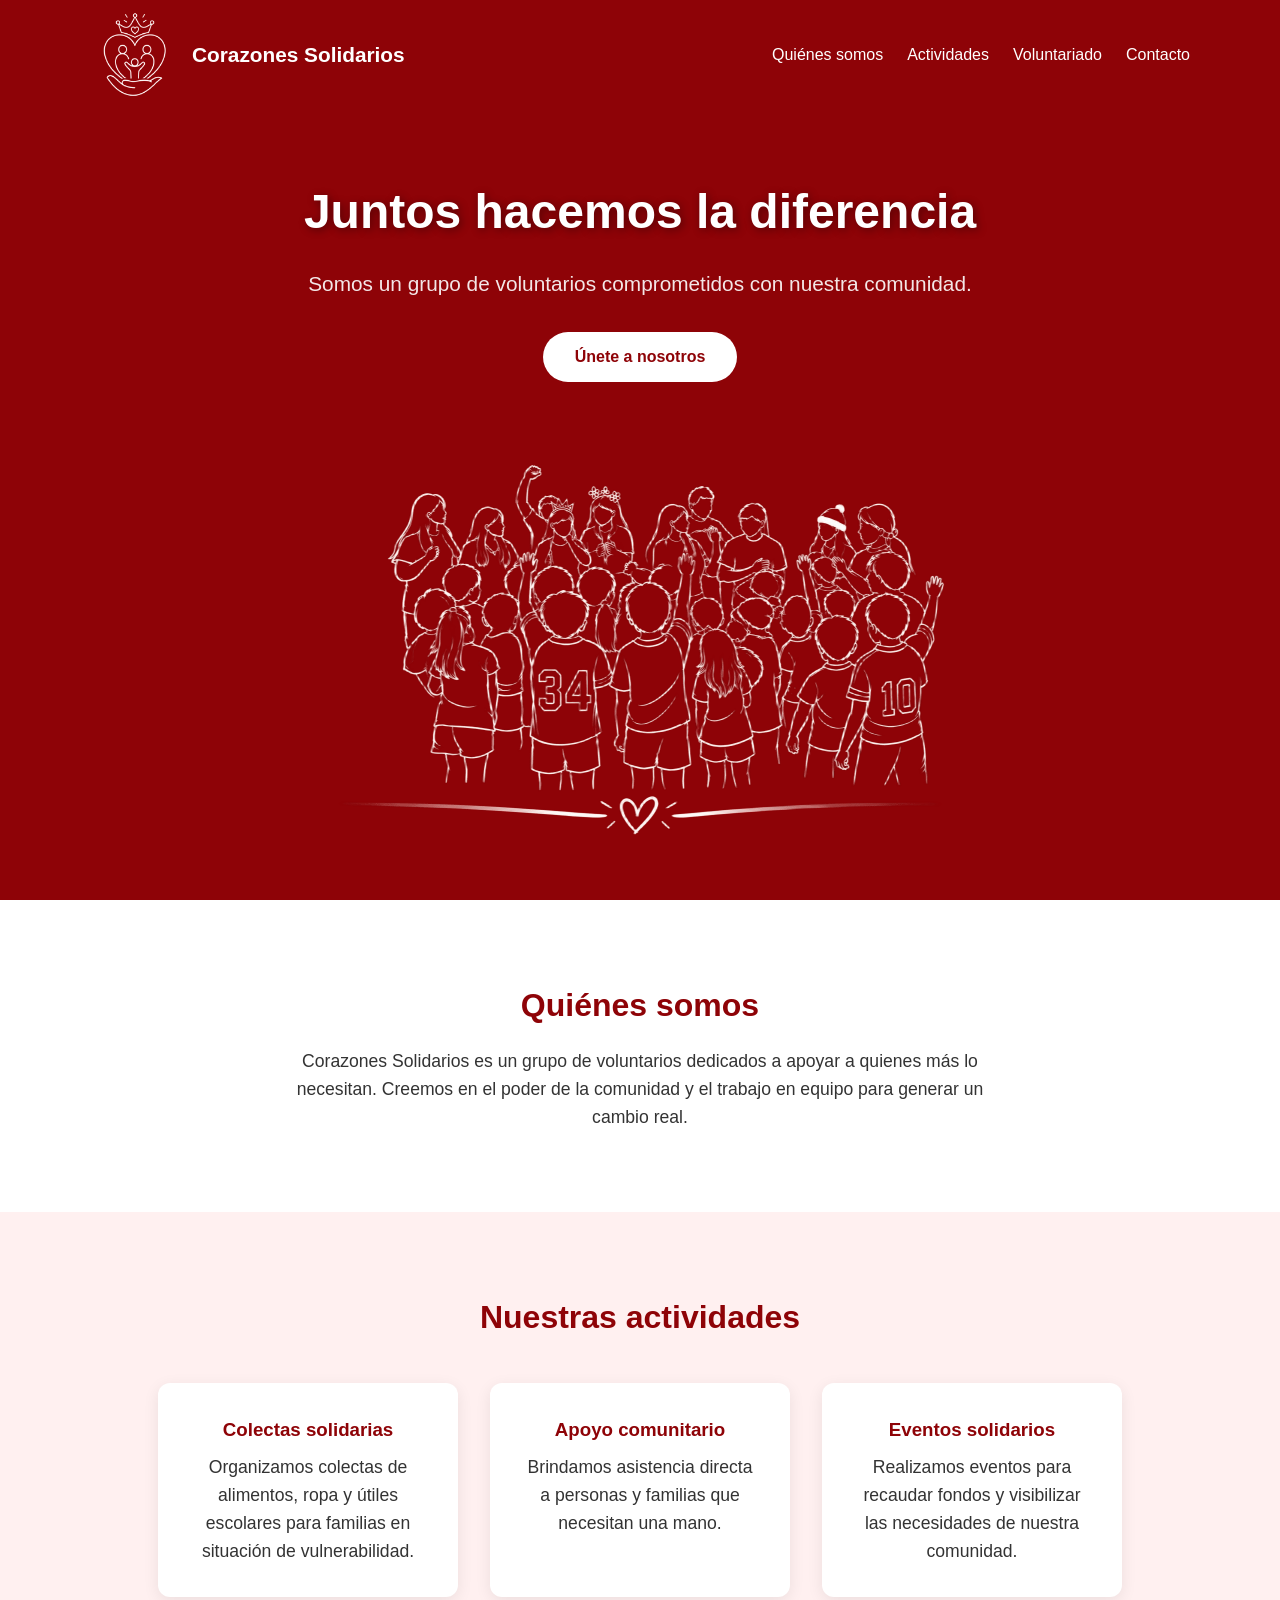
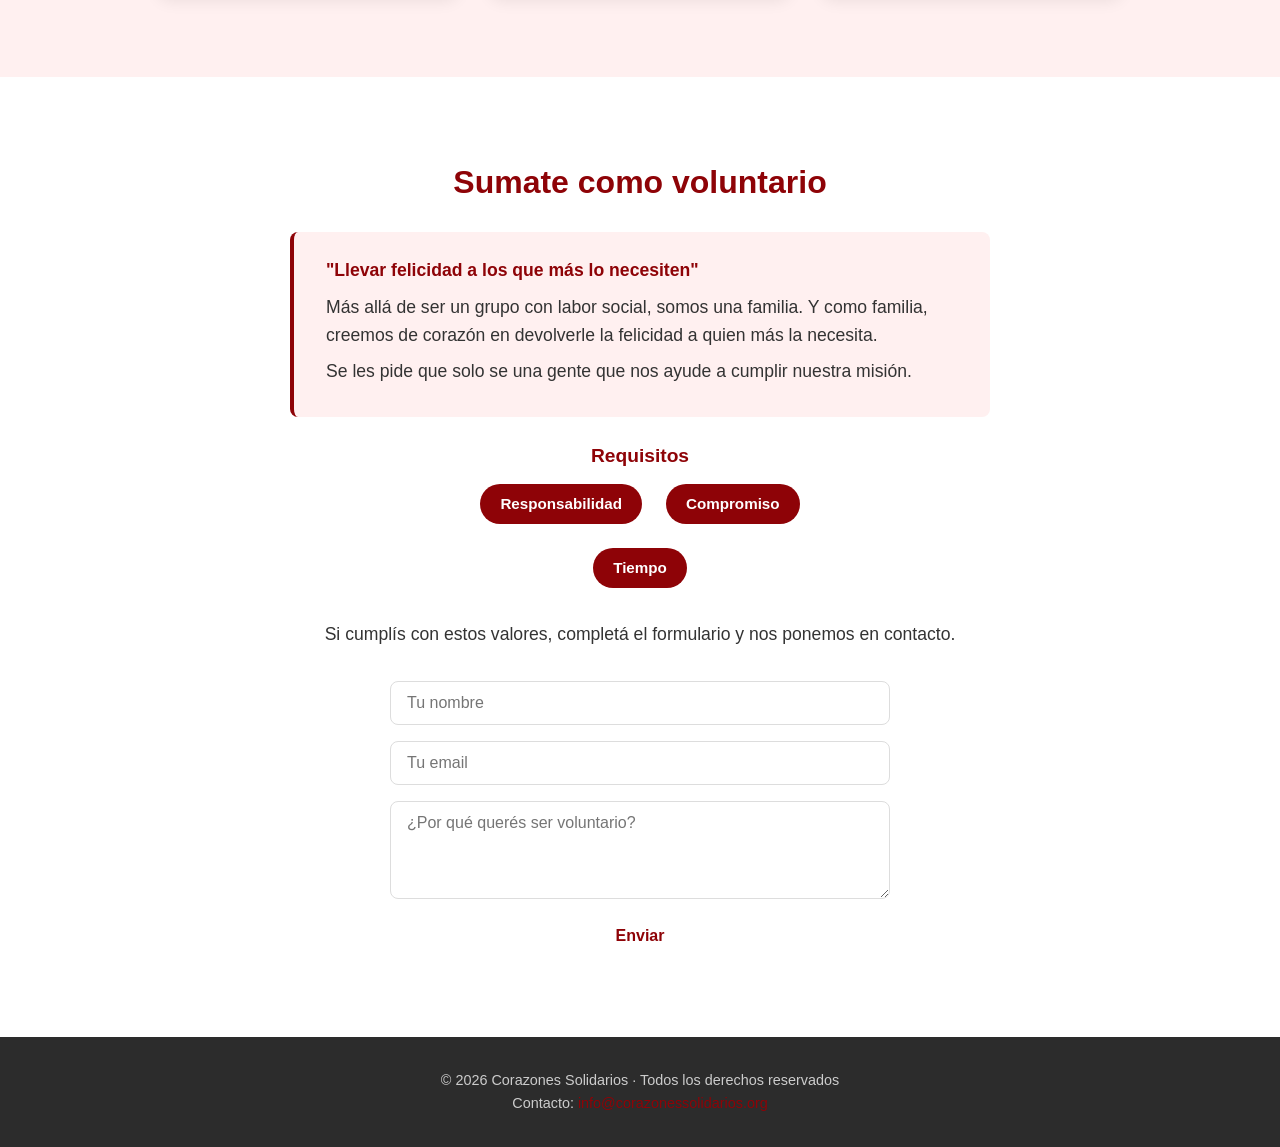
==== index.html @ 2c8a5eb6 "add: Landing Page Inicio" ====
<!DOCTYPE html>
<html lang="es">
<head>
  <meta charset="UTF-8" />
  <meta name="viewport" content="width=device-width, initial-scale=1.0" />
  <title>Corazones Solidarios</title>
  <link rel="stylesheet" href="css/styles.css" />
</head>
<body>

  <!-- HERO + HEADER fusionados -->
  <section class="hero">

    <header>
      <div class="nav-container">
        <div class="logo">
          <img src="images/logo.png" alt="Corazones Solidarios" onerror="this.style.display='none'" />
          <span>Corazones Solidarios</span>
        </div>
        <nav>
          <ul>
            <li><a href="#quienes-somos">Quiénes somos</a></li>
            <li><a href="#actividades">Actividades</a></li>
            <li><a href="#voluntariado">Voluntariado</a></li>
            <li><a href="#contacto">Contacto</a></li>
          </ul>
        </nav>
      </div>
    </header>

    <div class="hero-content">
      <h1>Juntos hacemos la diferencia</h1>
      <p>Somos un grupo de voluntarios comprometidos con nuestra comunidad.</p>
      <a href="#voluntariado" class="btn">Únete a nosotros</a>
    </div>

  </section>

  <!-- QUIÉNES SOMOS -->
  <section id="quienes-somos" class="section">
    <h2>Quiénes somos</h2>
    <p>Corazones Solidarios es un grupo de voluntarios dedicados a apoyar a quienes más lo necesitan. Creemos en el poder de la comunidad y el trabajo en equipo para generar un cambio real.</p>
  </section>

  <!-- ACTIVIDADES -->
  <section id="actividades" class="section section-alt">
    <h2>Nuestras actividades</h2>
    <div class="cards">
      <div class="card">
        <img src="images/actividad1.jpg" alt="Actividad 1" onerror="this.style.display='none'" />
        <h3>Colectas solidarias</h3>
        <p>Organizamos colectas de alimentos, ropa y útiles escolares para familias en situación de vulnerabilidad.</p>
      </div>
      <div class="card">
        <img src="images/actividad2.jpg" alt="Actividad 2" onerror="this.style.display='none'" />
        <h3>Apoyo comunitario</h3>
        <p>Brindamos asistencia directa a personas y familias que necesitan una mano.</p>
      </div>
      <div class="card">
        <img src="images/actividad3.jpg" alt="Actividad 3" onerror="this.style.display='none'" />
        <h3>Eventos solidarios</h3>
        <p>Realizamos eventos para recaudar fondos y visibilizar las necesidades de nuestra comunidad.</p>
      </div>
    </div>
  </section>

  <!-- VOLUNTARIADO -->
  <section id="voluntariado" class="section">
    <h2>Sumate como voluntario</h2>

    <div class="mision">
      <p class="mision-frase">"Llevar felicidad a los que más lo necesiten"</p>
      <p>Más allá de ser un grupo con labor social, somos una familia. Y como familia, creemos de corazón en devolverle la felicidad a quien más la necesita.</p>
      <p>Se les pide que solo se una gente que nos ayude a cumplir nuestra misión.</p>
    </div>

    <div class="requisitos">
      <h3>Requisitos</h3>
      <ul>
        <li>Responsabilidad</li>
        <li>Compromiso</li>
        <li>Tiempo</li>
      </ul>
    </div>

    <p style="margin-top: 2rem;">Si cumplís con estos valores, completá el formulario y nos ponemos en contacto.</p>
    <form id="form-voluntario">
      <input type="text" placeholder="Tu nombre" required />
      <input type="email" placeholder="Tu email" required />
      <textarea placeholder="¿Por qué querés ser voluntario?" rows="4"></textarea>
      <button type="submit" class="btn">Enviar</button>
    </form>
  </section>

  <!-- FOOTER -->
  <footer id="contacto">
    <p>© 2026 Corazones Solidarios · Todos los derechos reservados</p>
    <p>Contacto: <a href="mailto:info@corazonessolidarios.org">info@corazonessolidarios.org</a></p>
  </footer>

  <script src="js/main.js"></script>
</body>
</html>
---- css/styles.css ----
* {
  margin: 0;
  padding: 0;
  box-sizing: border-box;
  scrollbar-width: none; /* Firefox */
}

*::-webkit-scrollbar {
  display: none; /* Chrome, Safari */
}

body {
  font-family: 'Segoe UI', sans-serif;
  color: #333;
  line-height: 1.6;
}

/* HEADER + HERO fusionados */
.hero {
  background-color: #8e0307;
  background-image: url('../images/portadaSinFondo.png');
  background-size: 60%;
  background-position: center bottom;
  background-repeat: no-repeat;
  color: white;
  min-height: 100vh;
  display: flex;
  flex-direction: column;
}

header {
  background: transparent;
  color: white;
  padding: 1.25rem 2rem;
}

.nav-container {
  max-width: 1100px;
  margin: 0 auto;
  display: flex;
  justify-content: space-between;
  align-items: center;
}

.logo {
  display: flex;
  align-items: center;
  gap: 0.75rem;
  font-size: 1.3rem;
  font-weight: bold;
}

.logo img {
  height: 120px;
  width: 120px;
  object-fit: cover;
  object-position: center;
  margin: -25px -15px;
}

nav ul {
  list-style: none;
  display: flex;
  gap: 1.5rem;
}

nav a {
  color: white;
  text-decoration: none;
  font-weight: 500;
  transition: opacity 0.2s;
}

nav a:hover {
  opacity: 0.8;
}

.hero-content {
  flex: 1;
  display: flex;
  flex-direction: column;
  align-items: center;
  justify-content: flex-start;
  text-align: center;
  padding: 2rem 2rem 0;
  margin-top: 2rem;
}

.hero-content h1 {
  font-size: 3rem;
  margin-bottom: 1rem;
  text-shadow: 2px 2px 8px rgba(0,0,0,0.4);
}

.hero-content p {
  font-size: 1.3rem;
  margin-bottom: 2rem;
  opacity: 0.9;
}

/* BOTÓN */
.btn {
  background: white;
  color: #8e0307;
  padding: 0.75rem 2rem;
  border-radius: 30px;
  text-decoration: none;
  font-weight: bold;
  border: none;
  cursor: pointer;
  font-size: 1rem;
  transition: transform 0.2s, box-shadow 0.2s;
  display: inline-block;
}

.btn:hover {
  transform: translateY(-2px);
  box-shadow: 0 6px 16px rgba(0,0,0,0.2);
}

/* SECCIONES */
.section {
  padding: 5rem 2rem;
  max-width: 1100px;
  margin: 0 auto;
  text-align: center;
}

.section-alt {
  background: #fff0f0;
  max-width: 100%;
  padding: 5rem 2rem;
}

.section-alt > * {
  max-width: 1100px;
  margin-left: auto;
  margin-right: auto;
}

.section h2, .section-alt h2 {
  font-size: 2rem;
  color: #8e0307;
  margin-bottom: 1rem;
}

.section p {
  font-size: 1.1rem;
  max-width: 700px;
  margin: 0 auto;
}

/* CARDS */
.cards {
  display: flex;
  gap: 2rem;
  justify-content: center;
  flex-wrap: wrap;
  margin-top: 2.5rem;
}

.card {
  background: white;
  border-radius: 12px;
  padding: 2rem;
  width: 300px;
  box-shadow: 0 4px 16px rgba(0,0,0,0.08);
  text-align: center;
}

.card img {
  width: 100%;
  height: 180px;
  object-fit: cover;
  border-radius: 8px;
  margin-bottom: 1rem;
}

.card h3 {
  color: #8e0307;
  margin-bottom: 0.5rem;
}

/* MISIÓN Y REQUISITOS */
.mision {
  background: #fff0f0;
  border-left: 4px solid #8e0307;
  border-radius: 8px;
  padding: 1.5rem 2rem;
  margin: 1.5rem auto;
  max-width: 700px;
  text-align: left;
}

.mision-frase {
  font-size: 1.4rem;
  font-weight: bold;
  color: #8e0307;
  margin-bottom: 0.75rem;
}

.mision p {
  margin-bottom: 0.5rem;
  max-width: 100%;
}

.requisitos {
  margin: 1.5rem auto;
  max-width: 400px;
}

.requisitos h3 {
  color: #8e0307;
  margin-bottom: 0.75rem;
  font-size: 1.2rem;
}

.requisitos ul {
  list-style: none;
  display: flex;
  justify-content: center;
  gap: 1.5rem;
  flex-wrap: wrap;
}

.requisitos li {
  background: #8e0307;
  color: white;
  padding: 0.5rem 1.25rem;
  border-radius: 20px;
  font-weight: 600;
  font-size: 0.95rem;
}

/* FORMULARIO */
#form-voluntario {
  display: flex;
  flex-direction: column;
  gap: 1rem;
  max-width: 500px;
  margin: 2rem auto 0;
}

#form-voluntario input,
#form-voluntario textarea {
  padding: 0.75rem 1rem;
  border: 1px solid #ddd;
  border-radius: 8px;
  font-size: 1rem;
  font-family: inherit;
}

#form-voluntario input:focus,
#form-voluntario textarea:focus {
  outline: none;
  border-color: #8e0307;
}

/* FOOTER */
footer {
  background: #2c2c2c;
  color: #ccc;
  text-align: center;
  padding: 2rem;
  font-size: 0.9rem;
}

footer a {
  color: #8e0307;
  text-decoration: none;
}
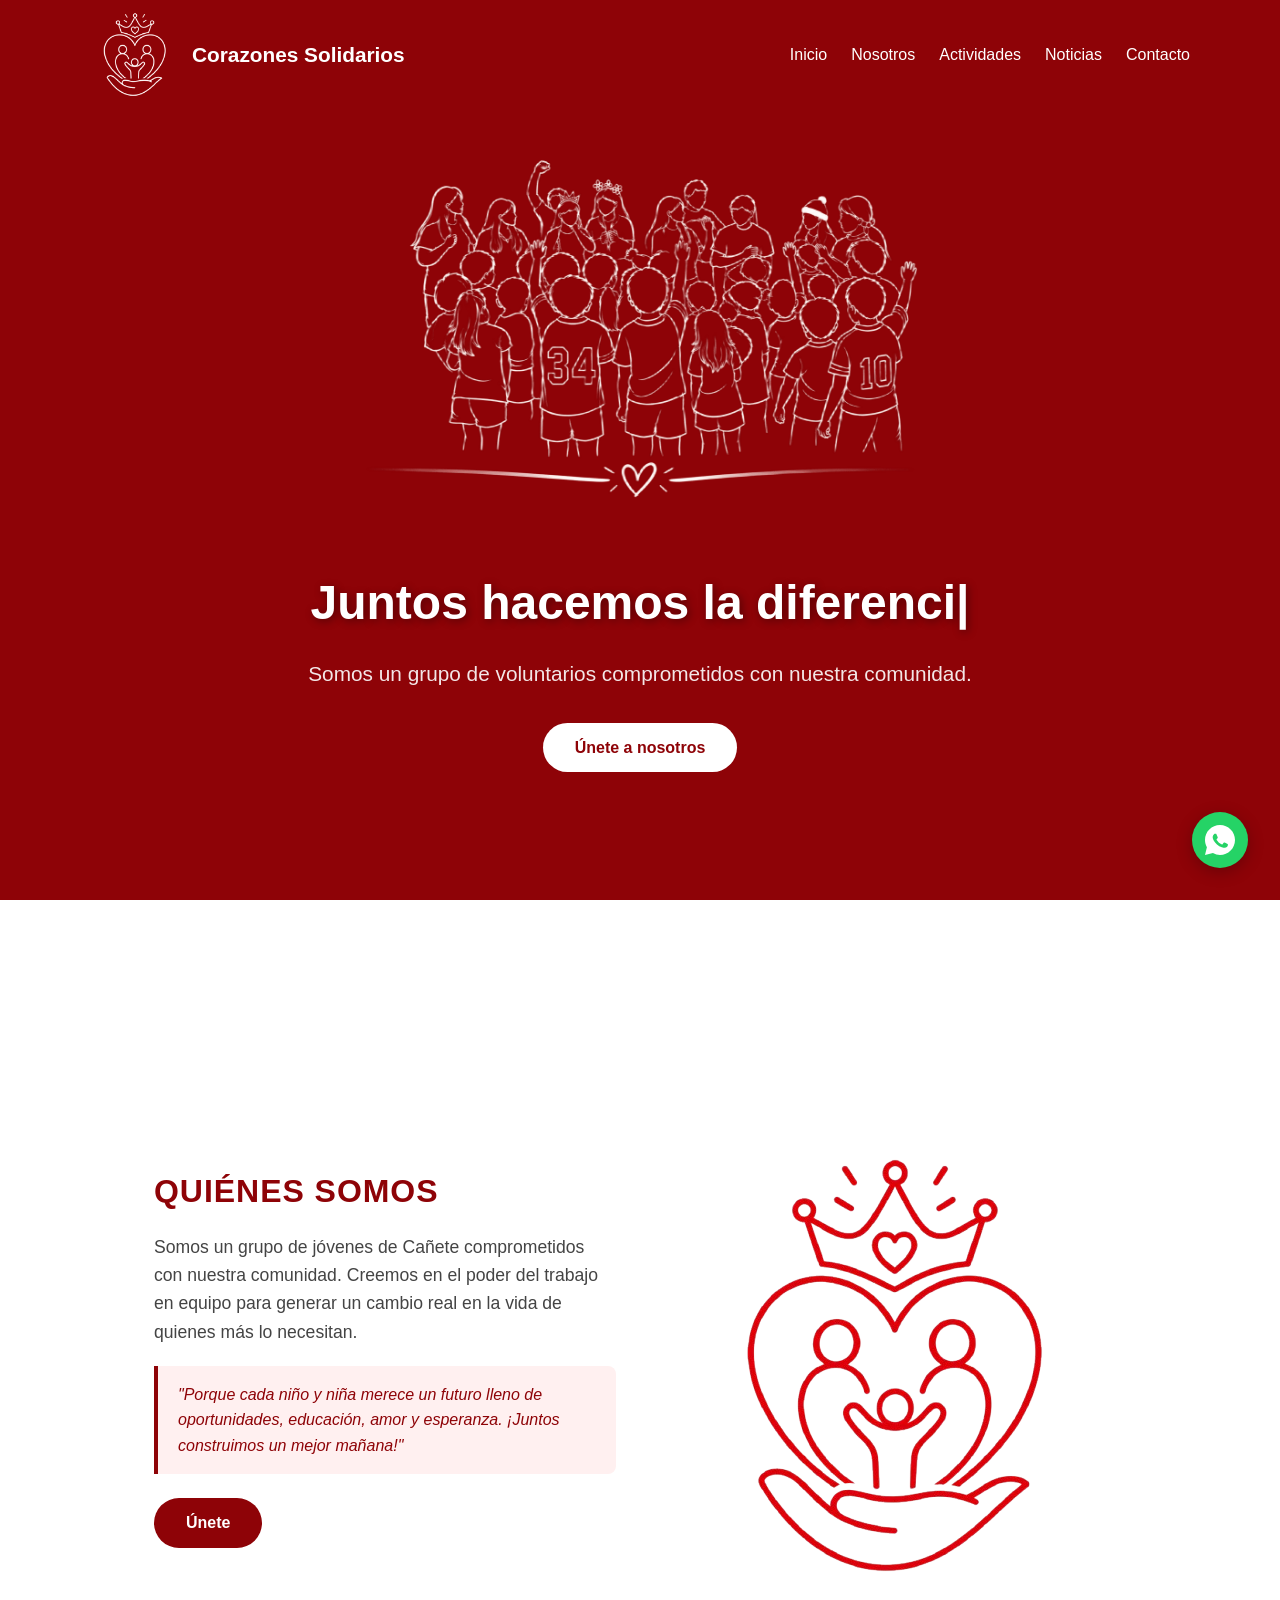
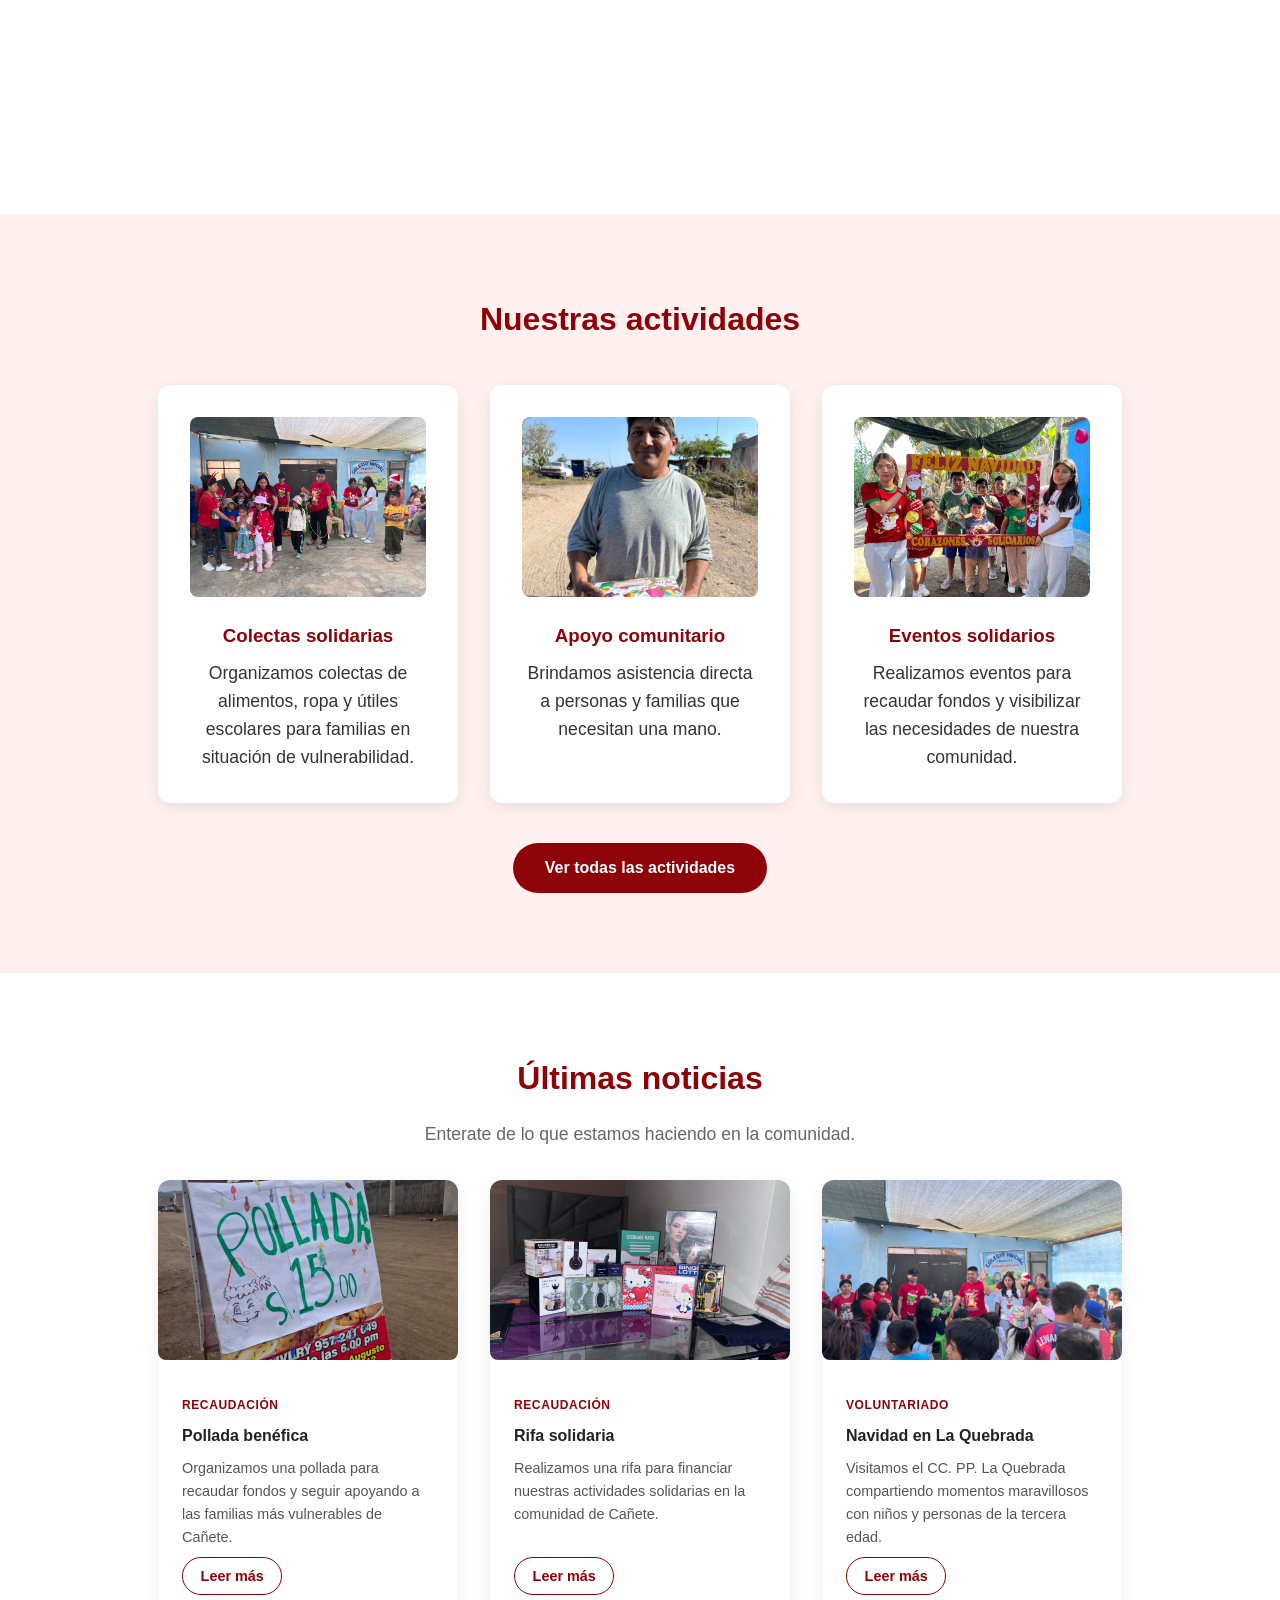
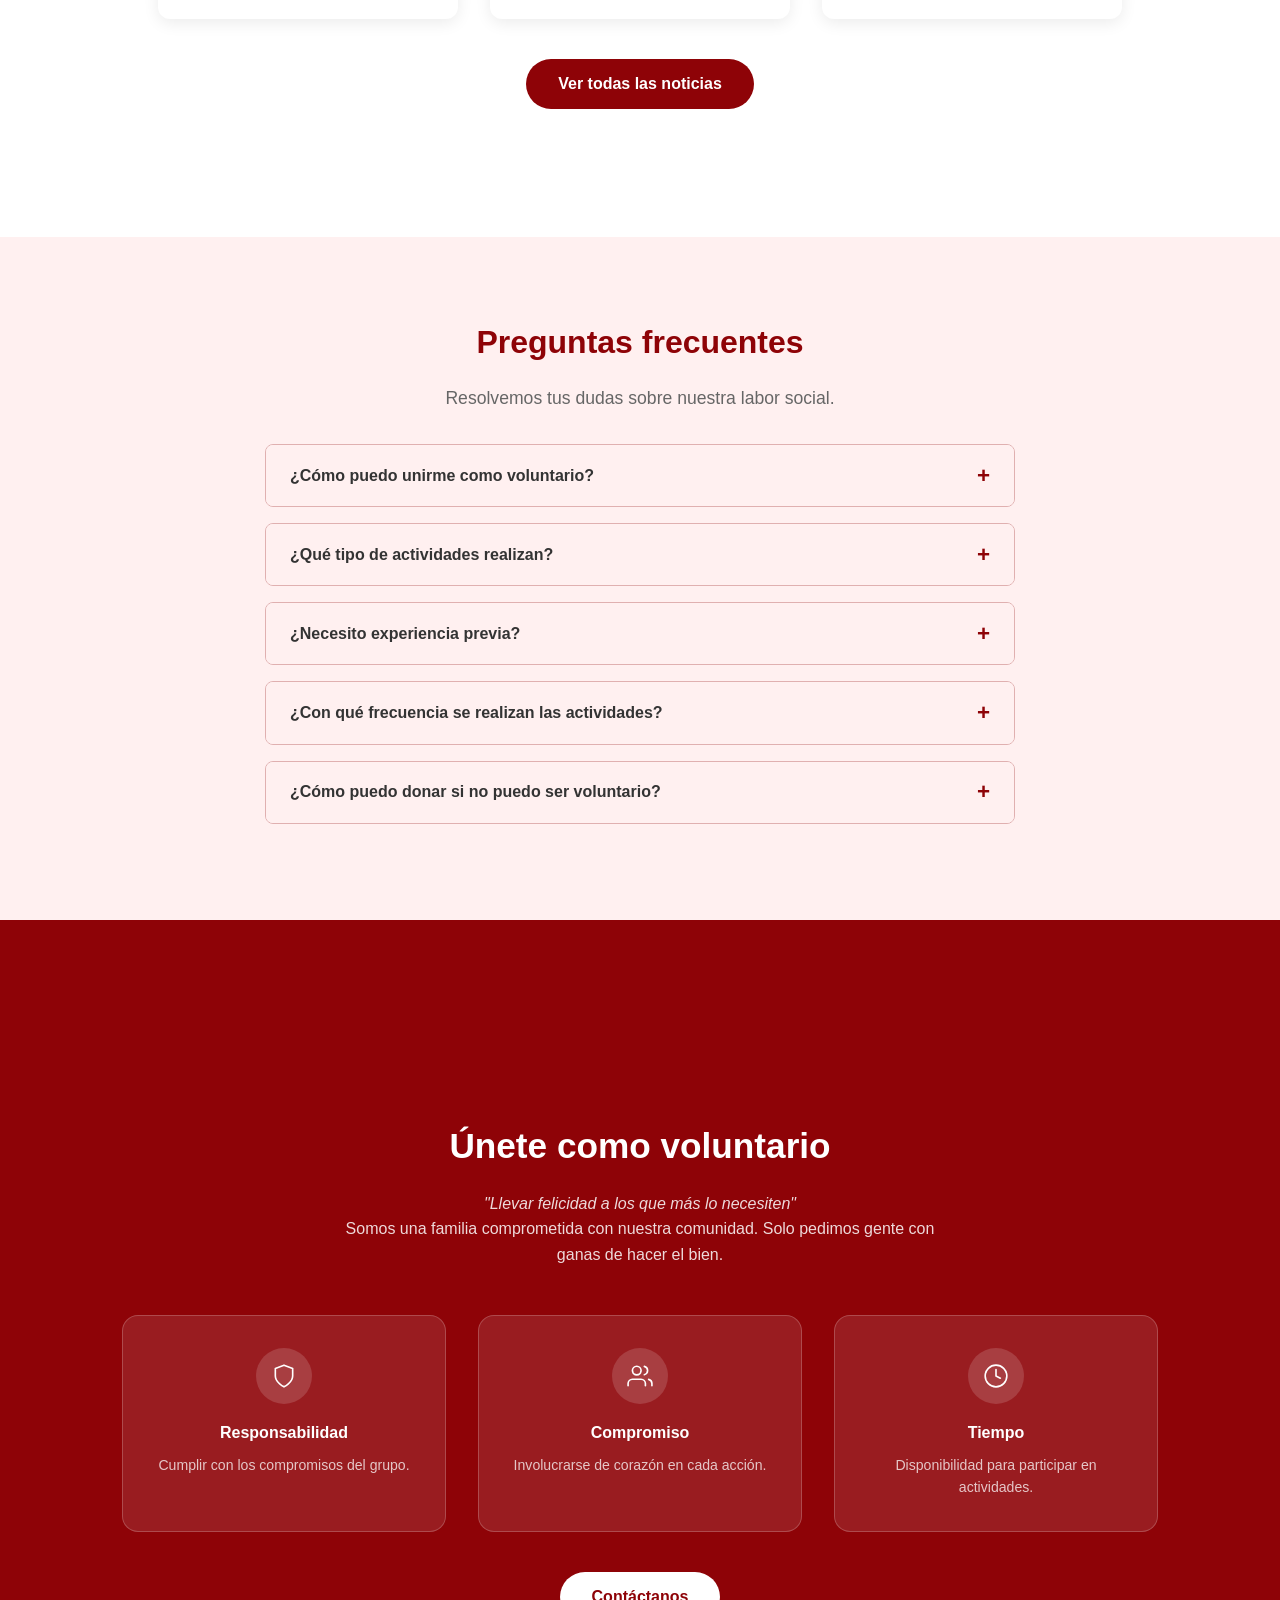
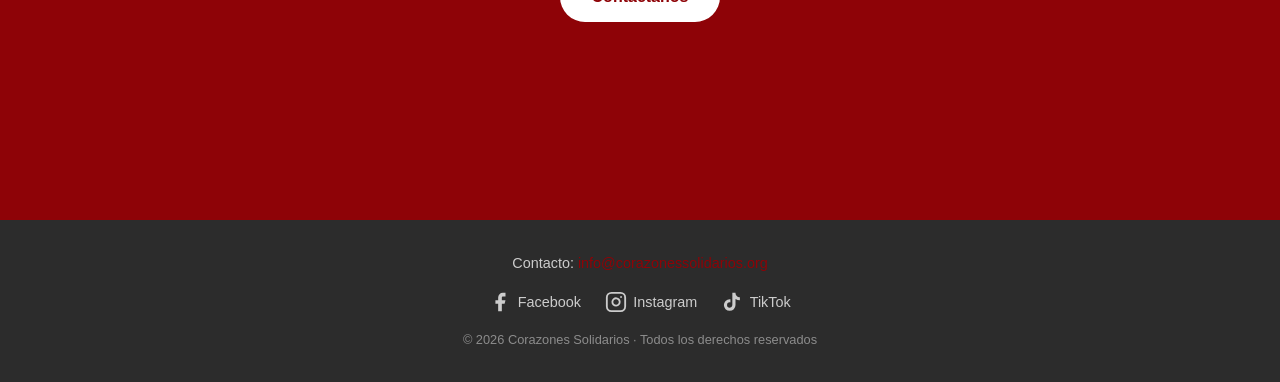
==== commit 2aa55beb: "add: implementation landingPage" ====
--- a/index.html
+++ b/index.html
@@ -19,17 +19,19 @@
         </div>
         <nav>
           <ul>
-            <li><a href="#quienes-somos">Quiénes somos</a></li>
-            <li><a href="#actividades">Actividades</a></li>
-            <li><a href="#voluntariado">Voluntariado</a></li>
-            <li><a href="#contacto">Contacto</a></li>
+            <li><a href="index.html">Inicio</a></li>
+            <li><a href="quienes-somos.html">Nosotros</a></li>
+            <li><a href="actividades.html">Actividades</a></li>
+            <li><a href="noticias.html">Noticias</a></li>
+            <li><a href="contacto.html">Contacto</a></li>
           </ul>
         </nav>
       </div>
     </header>
 
     <div class="hero-content">
-      <h1>Juntos hacemos la diferencia</h1>
+      <img src="images/portadaSinFondo.png" alt="Voluntarios" class="hero-img" />
+      <h1 id="typewriter"></h1>
       <p>Somos un grupo de voluntarios comprometidos con nuestra comunidad.</p>
       <a href="#voluntariado" class="btn">Únete a nosotros</a>
     </div>
@@ -37,9 +39,18 @@
   </section>
 
   <!-- QUIÉNES SOMOS -->
-  <section id="quienes-somos" class="section">
-    <h2>Quiénes somos</h2>
-    <p>Corazones Solidarios es un grupo de voluntarios dedicados a apoyar a quienes más lo necesitan. Creemos en el poder de la comunidad y el trabajo en equipo para generar un cambio real.</p>
+  <section id="quienes-somos" class="section quienes-somos-full">
+    <div class="quienes-grid">
+      <div class="quienes-texto">
+        <h2>Quiénes somos</h2>
+        <p>Somos un grupo de jóvenes de Cañete comprometidos con nuestra comunidad. Creemos en el poder del trabajo en equipo para generar un cambio real en la vida de quienes más lo necesitan.</p>
+        <blockquote class="quienes-frase">"Porque cada niño y niña merece un futuro lleno de oportunidades, educación, amor y esperanza. ¡Juntos construimos un mejor mañana!"</blockquote>
+        <a href="quienes-somos.html" class="btn btn-rojo" style="margin-top:1.5rem;">Únete</a>
+      </div>
+      <div class="quienes-logo">
+        <img src="images/logoLR.png" alt="Corazones Solidarios" />
+      </div>
+    </div>
   </section>
 
   <!-- ACTIVIDADES -->
@@ -47,56 +58,159 @@
     <h2>Nuestras actividades</h2>
     <div class="cards">
       <div class="card">
-        <img src="images/actividad1.jpg" alt="Actividad 1" onerror="this.style.display='none'" />
+        <img src="images/foto1.jpeg" alt="Colectas solidarias" />
         <h3>Colectas solidarias</h3>
         <p>Organizamos colectas de alimentos, ropa y útiles escolares para familias en situación de vulnerabilidad.</p>
       </div>
       <div class="card">
-        <img src="images/actividad2.jpg" alt="Actividad 2" onerror="this.style.display='none'" />
+        <img src="images/foto3.jpeg" alt="Apoyo comunitario" />
         <h3>Apoyo comunitario</h3>
         <p>Brindamos asistencia directa a personas y familias que necesitan una mano.</p>
       </div>
       <div class="card">
-        <img src="images/actividad3.jpg" alt="Actividad 3" onerror="this.style.display='none'" />
+        <img src="images/foto5.jpeg" alt="Eventos solidarios" />
         <h3>Eventos solidarios</h3>
         <p>Realizamos eventos para recaudar fondos y visibilizar las necesidades de nuestra comunidad.</p>
       </div>
     </div>
+    <a href="actividades.html" class="btn btn-rojo" style="margin-top:2.5rem;display:inline-block;">Ver todas las actividades</a>
+  </section>
+
+  <!-- NOTICIAS -->
+  <section id="noticias" class="section">
+    <h2>Últimas noticias</h2>
+    <p class="faq-subtitulo">Enterate de lo que estamos haciendo en la comunidad.</p>
+    <div class="cards noticias-grid">
+
+      <div class="card noticia-card">
+        <img src="images/pollada.jpeg" alt="Pollada benéfica" />
+        <div class="noticia-body">
+          <span class="noticia-tag">Recaudación</span>
+          <h3>Pollada benéfica</h3>
+          <p>Organizamos una pollada para recaudar fondos y seguir apoyando a las familias más vulnerables de Cañete.</p>
+          <a href="noticias.html" class="btn-leer">Leer más</a>
+        </div>
+      </div>
+
+      <div class="card noticia-card">
+        <img src="images/rifa.jpeg" alt="Rifa solidaria" />
+        <div class="noticia-body">
+          <span class="noticia-tag">Recaudación</span>
+          <h3>Rifa solidaria</h3>
+          <p>Realizamos una rifa para financiar nuestras actividades solidarias en la comunidad de Cañete.</p>
+          <a href="noticias.html" class="btn-leer">Leer más</a>
+        </div>
+      </div>
+
+      <div class="card noticia-card">
+        <img src="images/foto6.jpeg" alt="Navidad La Quebrada" />
+        <div class="noticia-body">
+          <span class="noticia-tag">Voluntariado</span>
+          <h3>Navidad en La Quebrada</h3>
+          <p>Visitamos el CC. PP. La Quebrada compartiendo momentos maravillosos con niños y personas de la tercera edad.</p>
+          <a href="noticias.html" class="btn-leer">Leer más</a>
+        </div>
+      </div>
+
+    </div>
+    <a href="noticias.html" class="btn btn-rojo" style="margin-top:2.5rem;display:inline-block;">Ver todas las noticias</a>
+  </section>
+
+  <!-- FAQ -->
+  <section id="faq" class="section section-alt" style="margin-top: 3rem;">
+    <h2>Preguntas frecuentes</h2>
+    <p class="faq-subtitulo">Resolvemos tus dudas sobre nuestra labor social.</p>
+    <div class="faq-list">
+
+      <div class="faq-item">
+        <button class="faq-question">¿Cómo puedo unirme como voluntario? <span class="faq-icon">+</span></button>
+        <div class="faq-answer"><p>Completa el formulario en la sección de voluntariado. Nos ponemos en contacto para coordinar una reunión de bienvenida.</p></div>
+      </div>
+
+      <div class="faq-item">
+        <button class="faq-question">¿Qué tipo de actividades realizan? <span class="faq-icon">+</span></button>
+        <div class="faq-answer"><p>Organizamos colectas de alimentos, útiles y ropa, visitas a familias en situación vulnerable, y eventos solidarios para recaudar fondos.</p></div>
+      </div>
+
+      <div class="faq-item">
+        <button class="faq-question">¿Necesito experiencia previa? <span class="faq-icon">+</span></button>
+        <div class="faq-answer"><p>No. Solo necesitás ganas de ayudar, responsabilidad y compromiso. Nosotros te orientamos en todo momento.</p></div>
+      </div>
+
+      <div class="faq-item">
+        <button class="faq-question">¿Con qué frecuencia se realizan las actividades? <span class="faq-icon">+</span></button>
+        <div class="faq-answer"><p>Las actividades varían según el mes. Generalmente hay al menos una acción solidaria por mes, con convocatorias previas por nuestros canales.</p></div>
+      </div>
+
+      <div class="faq-item">
+        <button class="faq-question">¿Cómo puedo donar si no puedo ser voluntario? <span class="faq-icon">+</span></button>
+        <div class="faq-answer"><p>Puedes contactarnos por email y te indicamos cómo hacer llegar tu donación de alimentos, ropa o dinero.</p></div>
+      </div>
+
+    </div>
   </section>
 
   <!-- VOLUNTARIADO -->
-  <section id="voluntariado" class="section">
-    <h2>Sumate como voluntario</h2>
-
-    <div class="mision">
-      <p class="mision-frase">"Llevar felicidad a los que más lo necesiten"</p>
-      <p>Más allá de ser un grupo con labor social, somos una familia. Y como familia, creemos de corazón en devolverle la felicidad a quien más la necesita.</p>
-      <p>Se les pide que solo se una gente que nos ayude a cumplir nuestra misión.</p>
-    </div>
-
-    <div class="requisitos">
-      <h3>Requisitos</h3>
-      <ul>
-        <li>Responsabilidad</li>
-        <li>Compromiso</li>
-        <li>Tiempo</li>
-      </ul>
-    </div>
-
-    <p style="margin-top: 2rem;">Si cumplís con estos valores, completá el formulario y nos ponemos en contacto.</p>
-    <form id="form-voluntario">
-      <input type="text" placeholder="Tu nombre" required />
-      <input type="email" placeholder="Tu email" required />
-      <textarea placeholder="¿Por qué querés ser voluntario?" rows="4"></textarea>
-      <button type="submit" class="btn">Enviar</button>
-    </form>
+  <section id="voluntariado" class="voluntariado-section">
+    <div class="voluntariado-inner">
+      <div class="voluntariado-top">
+        <h2>Únete como voluntario</h2>
+        <p class="vol-frase">"Llevar felicidad a los que más lo necesiten"</p>
+        <p>Somos una familia comprometida con nuestra comunidad. Solo pedimos gente con ganas de hacer el bien.</p>
+      </div>
+      <div class="voluntariado-requisitos">
+        <div class="vol-req">
+          <div class="vol-req-icon">
+            <svg xmlns="http://www.w3.org/2000/svg" viewBox="0 0 24 24" fill="none" stroke="white" stroke-width="1.5" stroke-linecap="round" stroke-linejoin="round"><path d="M12 22s8-4 8-10V5l-8-3-8 3v7c0 6 8 10 8 10z"/></svg>
+          </div>
+          <strong>Responsabilidad</strong>
+          <p>Cumplir con los compromisos del grupo.</p>
+        </div>
+        <div class="vol-req">
+          <div class="vol-req-icon">
+            <svg xmlns="http://www.w3.org/2000/svg" viewBox="0 0 24 24" fill="none" stroke="white" stroke-width="1.5" stroke-linecap="round" stroke-linejoin="round"><path d="M17 21v-2a4 4 0 0 0-4-4H5a4 4 0 0 0-4 4v2"/><circle cx="9" cy="7" r="4"/><path d="M23 21v-2a4 4 0 0 0-3-3.87"/><path d="M16 3.13a4 4 0 0 1 0 7.75"/></svg>
+          </div>
+          <strong>Compromiso</strong>
+          <p>Involucrarse de corazón en cada acción.</p>
+        </div>
+        <div class="vol-req">
+          <div class="vol-req-icon">
+            <svg xmlns="http://www.w3.org/2000/svg" viewBox="0 0 24 24" fill="none" stroke="white" stroke-width="1.5" stroke-linecap="round" stroke-linejoin="round"><circle cx="12" cy="12" r="10"/><polyline points="12 6 12 12 16 14"/></svg>
+          </div>
+          <strong>Tiempo</strong>
+          <p>Disponibilidad para participar en actividades.</p>
+        </div>
+      </div>
+      <a href="contacto.html" class="btn" style="background:white;color:#8e0307;margin-top:2.5rem;">Contáctanos</a>
+    </div>
   </section>
 
   <!-- FOOTER -->
-  <footer id="contacto">
-    <p>© 2026 Corazones Solidarios · Todos los derechos reservados</p>
+  <footer>
     <p>Contacto: <a href="mailto:info@corazonessolidarios.org">info@corazonessolidarios.org</a></p>
+    <div class="footer-social">
+      <a href="https://www.facebook.com/profile.php?id=61580098306683" target="_blank" aria-label="Facebook">
+        <svg xmlns="http://www.w3.org/2000/svg" width="22" height="22" viewBox="0 0 24 24" fill="currentColor"><path d="M18 2h-3a5 5 0 0 0-5 5v3H7v4h3v8h4v-8h3l1-4h-4V7a1 1 0 0 1 1-1h3z"/></svg>
+        Facebook
+      </a>
+      <a href="https://www.instagram.com/corazones_solidarios.pe" target="_blank" aria-label="Instagram">
+        <svg xmlns="http://www.w3.org/2000/svg" width="22" height="22" viewBox="0 0 24 24" fill="none" stroke="currentColor" stroke-width="2" stroke-linecap="round" stroke-linejoin="round"><rect x="2" y="2" width="20" height="20" rx="5" ry="5"/><path d="M16 11.37A4 4 0 1 1 12.63 8 4 4 0 0 1 16 11.37z"/><line x1="17.5" y1="6.5" x2="17.51" y2="6.5"/></svg>
+        Instagram
+      </a>
+      <a href="https://www.tiktok.com/@corazones_solidarios.pe" target="_blank" aria-label="TikTok">
+        <svg xmlns="http://www.w3.org/2000/svg" width="22" height="22" viewBox="0 0 24 24" fill="currentColor"><path d="M19.59 6.69a4.83 4.83 0 0 1-3.77-4.25V2h-3.45v13.67a2.89 2.89 0 0 1-2.88 2.5 2.89 2.89 0 0 1-2.89-2.89 2.89 2.89 0 0 1 2.89-2.89c.28 0 .54.04.79.1V9.01a6.33 6.33 0 0 0-.79-.05 6.34 6.34 0 0 0-6.34 6.34 6.34 6.34 0 0 0 6.34 6.34 6.34 6.34 0 0 0 6.33-6.34V8.69a8.18 8.18 0 0 0 4.78 1.52V6.75a4.85 4.85 0 0 1-1.01-.06z"/></svg>
+        TikTok
+      </a>
+    </div>
+    <p class="footer-copy">© 2026 Corazones Solidarios · Todos los derechos reservados</p>
   </footer>
+
+  <!-- WhatsApp flotante -->
+  <a href="https://wa.me/51944324914" target="_blank" class="whatsapp-float" aria-label="Contactar por WhatsApp">
+    <svg xmlns="http://www.w3.org/2000/svg" viewBox="0 0 32 32" fill="white" width="30" height="30">
+      <path d="M16 0C7.163 0 0 7.163 0 16c0 2.822.736 5.471 2.027 7.773L0 32l8.437-2.01A15.93 15.93 0 0 0 16 32c8.837 0 16-7.163 16-16S24.837 0 16 0zm8.073 22.374c-.334.937-1.956 1.786-2.687 1.898-.687.106-1.552.15-2.504-.158-.578-.185-1.32-.432-2.267-.847-3.988-1.724-6.594-5.74-6.794-6.007-.2-.267-1.628-2.164-1.628-4.128s1.03-2.928 1.395-3.328c.365-.4.797-.5 1.063-.5.266 0 .531.002.764.014.245.012.573-.093.897.684.334.8 1.133 2.764 1.233 2.964.1.2.167.433.033.7-.133.267-.2.433-.4.666-.2.234-.42.522-.6.7-.2.2-.408.416-.175.816.233.4 1.035 1.707 2.22 2.765 1.525 1.358 2.81 1.778 3.21 1.978.4.2.633.167.867-.1.233-.267.998-1.166 1.265-1.566.267-.4.533-.333.9-.2.366.133 2.328 1.098 2.728 1.298.4.2.666.3.766.467.1.166.1.966-.234 1.903z"/>
+    </svg>
+  </a>
 
   <script src="js/main.js"></script>
 </body>
--- a/css/styles.css
+++ b/css/styles.css
@@ -1,3 +1,10 @@
+html, body {
+  margin: 0;
+  padding: 0;
+  width: 100%;
+  overflow-x: hidden;
+}
+
 * {
   margin: 0;
   padding: 0;
@@ -18,10 +25,6 @@
 /* HEADER + HERO fusionados */
 .hero {
   background-color: #8e0307;
-  background-image: url('../images/portadaSinFondo.png');
-  background-size: 60%;
-  background-position: center bottom;
-  background-repeat: no-repeat;
   color: white;
   min-height: 100vh;
   display: flex;
@@ -82,8 +85,15 @@
   align-items: center;
   justify-content: flex-start;
   text-align: center;
-  padding: 2rem 2rem 0;
-  margin-top: 2rem;
+  padding: 0 2rem 0;
+  margin-top: 0;
+}
+
+.hero-img {
+  width: 60%;
+  max-width: 700px;
+  margin: -20px 0 0.5rem;
+  display: block;
 }
 
 .hero-content h1 {
@@ -118,6 +128,558 @@
   box-shadow: 0 6px 16px rgba(0,0,0,0.2);
 }
 
+/* QUIÉNES SOMOS PAGE */
+.qs-hero {
+  background: #8e0307 url('../images/foto2.jpeg') center/cover no-repeat;
+  color: white;
+  min-height: 100vh;
+  display: flex;
+  flex-direction: column;
+  position: relative;
+}
+
+.qs-hero::before {
+  content: '';
+  position: absolute;
+  inset: 0;
+  background: rgba(142, 3, 7, 0.65);
+}
+
+.qs-hero .header-page {
+  background: transparent;
+  position: relative;
+  z-index: 1;
+}
+
+.qs-hero-content {
+  position: relative;
+  z-index: 1;
+  flex: 1;
+  display: flex;
+  flex-direction: column;
+  align-items: center;
+  justify-content: center;
+  text-align: center;
+  padding: 2rem;
+}
+
+.qs-hero-content h1 {
+  font-size: 3rem;
+  margin-bottom: 1rem;
+  min-height: 4rem;
+}
+
+.qs-hero-content h1::after {
+  content: '|';
+  animation: blink 0.7s infinite;
+}
+
+.qs-hero p { font-size: 1.2rem; opacity: 0.9; }
+
+/* HISTORIA FULL WIDTH */
+.qs-seccion-historia {
+  width: 100%;
+  padding: 0;
+  background: white;
+}
+
+.qs-seccion-historia .qs-grid {
+  max-width: 1100px;
+  margin: 0 auto;
+  padding: 4rem 2rem;
+}
+
+
+
+.qs-section-alt {
+  background: #fff0f0;
+  width: 100%;
+  padding: 4rem 0;
+  margin: 0;
+}
+
+.qs-valores-section {
+  background: white;
+  width: 100%;
+  min-height: 100vh;
+  padding: 5rem 2rem;
+  margin: 0;
+  box-sizing: border-box;
+  display: flex;
+  flex-direction: column;
+  justify-content: center;
+  border-top: none;
+}
+
+.qs-title-center {
+  font-size: 1.8rem;
+  color: #8e0307;
+  text-align: center;
+  margin-bottom: 2.5rem;
+}
+
+.qs-valores {
+  display: grid;
+  grid-template-columns: repeat(4, 1fr);
+  gap: 1.5rem;
+  max-width: 1200px;
+  margin: 0 auto;
+}
+
+.qs-grid {
+  display: grid;
+  grid-template-columns: 1fr 1fr;
+  gap: 3rem;
+  align-items: center;
+}
+
+@media (max-width: 700px) {
+  .qs-grid { grid-template-columns: 1fr; text-align: center; }
+}
+
+.qs-texto h2 { font-size: 1.8rem; color: #8e0307; margin-bottom: 1rem; }
+.qs-texto p { color: #444; margin-bottom: 0.75rem; font-size: 1.05rem; }
+
+.qs-title-center {
+  font-size: 1.8rem;
+  color: #8e0307;
+  text-align: center;
+  margin-bottom: 2.5rem;
+}
+
+.qs-valores {
+  display: grid;
+  grid-template-columns: repeat(auto-fit, minmax(220px, 1fr));
+  gap: 2rem;
+  max-width: 1100px;
+  margin: 0 auto;
+  padding: 0 2rem 4rem;
+}
+
+.qs-valor {
+  background: white;
+  border-radius: 16px;
+  padding: 2rem 1.5rem;
+  text-align: center;
+  box-shadow: 0 4px 20px rgba(142,3,7,0.08);
+  border-top: 3px solid #8e0307;
+  transition: transform 0.2s, box-shadow 0.2s;
+}
+
+.qs-valor:hover {
+  transform: translateY(-4px);
+  box-shadow: 0 8px 28px rgba(142,3,7,0.15);
+}
+
+.qs-valor-icon {
+  width: 64px;
+  height: 64px;
+  background: #fff0f0;
+  border-radius: 50%;
+  display: flex;
+  align-items: center;
+  justify-content: center;
+  margin: 0 auto 1rem;
+}
+
+.qs-valor-icon svg {
+  width: 30px;
+  height: 30px;
+}
+
+.qs-valor h3 {
+  color: #8e0307;
+  margin-bottom: 0.5rem;
+  font-size: 1.05rem;
+  letter-spacing: 0.03em;
+}
+
+.qs-valor p {
+  font-size: 0.9rem;
+  color: #666;
+  line-height: 1.6;
+}
+
+.qs-cta {
+  background: #8e0307;
+  color: white;
+  text-align: center;
+  padding: 4rem 2rem;
+}
+
+.qs-cta {
+  background: linear-gradient(135deg, #8e0307 0%, #c0392b 100%);
+  color: white;
+  text-align: center;
+  padding: 6rem 2rem;
+  position: relative;
+  overflow: hidden;
+}
+
+.qs-cta::before {
+  content: '';
+  position: absolute;
+  top: -60px; right: -60px;
+  width: 250px; height: 250px;
+  border-radius: 50%;
+  background: rgba(255,255,255,0.05);
+}
+
+.qs-cta::after {
+  content: '';
+  position: absolute;
+  bottom: -80px; left: -40px;
+  width: 300px; height: 300px;
+  border-radius: 50%;
+  background: rgba(255,255,255,0.04);
+}
+
+.qs-cta-inner {
+  position: relative;
+  z-index: 1;
+  max-width: 600px;
+  margin: 0 auto;
+}
+
+.qs-cta-split {
+  max-width: 1100px;
+  display: grid;
+  grid-template-columns: 1fr 1fr;
+  align-items: center;
+  gap: 4rem;
+  text-align: left;
+}
+
+.qs-cta-texto {
+  display: flex;
+  flex-direction: column;
+  align-items: flex-start;
+}
+
+@media (max-width: 700px) {
+  .qs-cta-split { grid-template-columns: 1fr; text-align: center; }
+  .qs-cta-texto { align-items: center; }
+}
+
+.qs-cta-icon {
+  width: 70px;
+  height: 70px;
+  border: 2px solid rgba(255,255,255,0.4);
+  border-radius: 50%;
+  display: flex;
+  align-items: center;
+  justify-content: center;
+  margin: 0 auto 1.5rem;
+}
+
+.qs-cta-icon svg {
+  width: 32px;
+  height: 32px;
+}
+
+.qs-cta h2 {
+  font-size: 2.2rem;
+  margin-bottom: 1rem;
+}
+
+.qs-cta p {
+  font-size: 1.1rem;
+  opacity: 0.85;
+  margin-bottom: 2.5rem;
+}
+
+.btn-cta-white {
+  background: white;
+  color: #8e0307;
+  padding: 0.85rem 2.5rem;
+  border-radius: 30px;
+  text-decoration: none;
+  font-weight: 700;
+  font-size: 1rem;
+  display: inline-block;
+  transition: transform 0.2s, box-shadow 0.2s;
+  box-shadow: 0 4px 16px rgba(0,0,0,0.2);
+}
+
+.btn-cta-white:hover {
+  transform: translateY(-3px);
+  box-shadow: 0 8px 24px rgba(0,0,0,0.25);
+}
+
+/* MISIÓN Y VISIÓN */
+.qs-mv-grid {
+  display: grid;
+  grid-template-columns: 1fr 1fr;
+  max-width: 900px;
+  margin: 0 auto;
+  padding: 4rem 2rem;
+}
+
+@media (max-width: 700px) {
+  .qs-mv-grid { grid-template-columns: 1fr; }
+}
+
+.qs-mv-item {
+  text-align: center;
+  padding: 2rem 3rem;
+}
+
+.qs-mv-item:first-child {
+  border-right: 1px solid #e0b0b0;
+}
+
+.qs-mv-item svg {
+  width: 52px;
+  height: 52px;
+  margin-bottom: 1.25rem;
+}
+
+.qs-mv-item h3 {
+  color: #8e0307;
+  font-size: 1.2rem;
+  margin-bottom: 1rem;
+  text-transform: uppercase;
+  letter-spacing: 0.1em;
+  font-weight: 700;
+}
+
+.qs-mv-item p {
+  color: #666;
+  font-size: 0.95rem;
+  line-height: 1.8;
+}
+
+/* VALORES */
+.qs-valores {
+  display: grid;
+  grid-template-columns: repeat(auto-fit, minmax(220px, 1fr));
+  gap: 1.5rem;
+  max-width: 1100px;
+  margin: 0 auto;
+  padding: 0 2rem 5rem;
+}
+
+.qs-valor {
+  background: white;
+  border-radius: 16px;
+  padding: 2.5rem 1.5rem;
+  text-align: center;
+  box-shadow: 0 4px 20px rgba(0,0,0,0.06);
+  transition: background 0.25s, transform 0.25s;
+  position: relative;
+  overflow: visible;
+}
+
+.qs-valor::before { display: none; }
+
+.qs-valor:hover {
+  background: #8e0307;
+  transform: translateY(-4px);
+}
+
+.qs-valor:hover .qs-valor-icon {
+  background: rgba(255,255,255,0.15);
+}
+
+.qs-valor:hover svg {
+  stroke: white;
+}
+
+.qs-valor:hover h3,
+.qs-valor:hover p {
+  color: white;
+}
+
+.qs-valor-icon {
+  width: 68px;
+  height: 68px;
+  background: #fff0f0;
+  border-radius: 50%;
+  display: flex;
+  align-items: center;
+  justify-content: center;
+  margin: 0 auto 1.25rem;
+  transition: background 0.25s;
+}
+
+.qs-valor-icon svg {
+  width: 32px;
+  height: 32px;
+  transition: stroke 0.25s;
+}
+
+.qs-valor h3 {
+  color: #8e0307;
+  margin-bottom: 0.5rem;
+  font-size: 1rem;
+  font-weight: 700;
+  text-transform: uppercase;
+  letter-spacing: 0.06em;
+  transition: color 0.25s;
+}
+
+.qs-valor p {
+  font-size: 0.88rem;
+  color: #777;
+  line-height: 1.65;
+  transition: color 0.25s;
+}
+
+@media (max-width: 700px) {
+  .qs-valores { grid-template-columns: 1fr 1fr; }
+}
+
+.quienes-somos-full {
+  max-width: 100%;
+  padding: 0;
+  background: white;
+}
+
+.btn-rojo {
+  background: #8e0307;
+  color: white;
+}
+
+.btn-rojo:hover {
+  background: #6e0205;
+}
+
+
+.quienes-grid {
+  display: grid;
+  grid-template-columns: 1fr 1fr;
+  align-items: center;
+  gap: 3rem;
+  text-align: left;
+  max-width: 1100px;
+  margin: 0 auto;
+  padding: 5rem 2rem;
+}
+
+.quienes-texto h2 {
+  font-size: 2rem;
+  color: #8e0307;
+  margin-bottom: 1rem;
+  text-transform: uppercase;
+  letter-spacing: 0.03em;
+}
+
+.quienes-texto p {
+  font-size: 1.05rem;
+  color: #444;
+  max-width: 100%;
+  margin: 0;
+}
+
+.quienes-frase {
+  margin: 1.25rem 0 0;
+  padding: 1rem 1.25rem;
+  border-left: 4px solid #8e0307;
+  background: #fff0f0;
+  border-radius: 0 8px 8px 0;
+  font-style: italic;
+  color: #8e0307;
+  font-size: 1rem;
+  line-height: 1.6;
+}
+
+.quienes-logo {
+  display: flex;
+  justify-content: center;
+  align-items: center;
+}
+
+.fotos-marco {
+  display: grid;
+  grid-template-columns: repeat(3, 1fr);
+  gap: 1rem;
+  position: relative;
+}
+
+.foto-marco {
+  width: 100%;
+  height: 200px;
+  object-fit: cover;
+  border-radius: 12px;
+  border: 4px solid white;
+  box-shadow: 0 8px 24px rgba(0,0,0,0.25);
+  cursor: pointer;
+  transition: transform 0.2s, box-shadow 0.2s;
+}
+
+.foto-marco:hover {
+  transform: scale(1.04) rotate(0deg) !important;
+  box-shadow: 0 12px 32px rgba(0,0,0,0.35);
+  z-index: 10;
+  position: relative;
+}
+
+/* LIGHTBOX */
+.lightbox {
+  position: fixed;
+  inset: 0;
+  background: rgba(0,0,0,0.92);
+  z-index: 9999;
+  display: flex;
+  align-items: center;
+  justify-content: center;
+  padding: 2rem;
+}
+
+.lightbox img {
+  max-width: 90vw;
+  max-height: 85vh;
+  border-radius: 12px;
+  box-shadow: 0 20px 60px rgba(0,0,0,0.5);
+  animation: zoomIn 0.25s ease;
+}
+
+@keyframes zoomIn {
+  from { transform: scale(0.85); opacity: 0; }
+  to { transform: scale(1); opacity: 1; }
+}
+
+.lightbox-close {
+  position: fixed;
+  top: 1.5rem;
+  right: 1.5rem;
+  background: white;
+  color: #8e0307;
+  border: none;
+  border-radius: 50%;
+  width: 40px;
+  height: 40px;
+  font-size: 1.1rem;
+  cursor: pointer;
+  font-weight: bold;
+  display: flex;
+  align-items: center;
+  justify-content: center;
+  transition: background 0.2s;
+}
+
+.lightbox-close:hover {
+  background: #8e0307;
+  color: white;
+}
+
+.foto-1 { transform: rotate(-3deg); }
+.foto-2 { transform: rotate(1deg) translateY(-8px); }
+.foto-3 { transform: rotate(-2deg); }
+
+@media (max-width: 700px) {
+  .fotos-marco { grid-template-columns: 1fr; }
+  .foto-marco { height: 180px; transform: none; }
+}
+
+@media (max-width: 700px) {
+  .quienes-grid {
+    grid-template-columns: 1fr;
+    text-align: center;
+  }
+  .quienes-logo img { width: 200px; }
+}
+
 /* SECCIONES */
 .section {
   padding: 5rem 2rem;
@@ -269,3 +831,742 @@
   color: #8e0307;
   text-decoration: none;
 }
+
+.footer-social {
+  display: flex;
+  justify-content: center;
+  gap: 1.5rem;
+  margin-top: 1rem;
+}
+
+.footer-social a {
+  display: flex;
+  align-items: center;
+  gap: 0.4rem;
+  color: #ccc;
+  text-decoration: none;
+  font-size: 0.9rem;
+  transition: color 0.2s;
+}
+
+.footer-social a:hover {
+  color: white;
+}
+
+.footer-copy {
+  margin-top: 1rem;
+  font-size: 0.8rem;
+  opacity: 0.6;
+}
+
+/* TOAST NOTIFICACIÓN */
+.toast-exito {
+  position: fixed;
+  top: 1.5rem;
+  right: 1.5rem;
+  background: #fff0f0;
+  border-left: 4px solid #8e0307;
+  border-radius: 12px;
+  padding: 1.25rem 1.5rem;
+  display: flex;
+  align-items: center;
+  gap: 1rem;
+  box-shadow: 0 8px 30px rgba(0,0,0,0.12);
+  z-index: 9998;
+  max-width: 320px;
+  animation: slideIn 0.35s ease;
+}
+
+.toast-exito img {
+  width: 40px;
+  height: 40px;
+  object-fit: contain;
+  flex-shrink: 0;
+}
+
+.toast-exito p {
+  color: #8e0307;
+  font-size: 0.95rem;
+  font-style: italic;
+  font-weight: 500;
+  margin: 0;
+  max-width: 100%;
+}
+
+@keyframes slideIn {
+  from { transform: translateX(120%); opacity: 0; }
+  to { transform: translateX(0); opacity: 1; }
+}
+
+/* MENSAJE ÉXITO FORMULARIO */
+.form-exito {
+  display: flex;
+  flex-direction: column;
+  align-items: center;
+  justify-content: center;
+  gap: 1rem;
+  padding: 2.5rem;
+  background: #8e0307;
+  border-radius: 12px;
+  text-align: center;
+  width: 100%;
+  height: 100%;
+  min-height: 320px;
+  box-sizing: border-box;
+}
+
+.form-exito img {
+  width: 90px;
+}
+
+.form-exito p {
+  color: white;
+  font-size: 1.2rem;
+  font-weight: 600;
+  margin: 0;
+  max-width: 100%;
+}
+
+/* HEADER PÁGINAS INTERNAS */
+.header-page {
+  background: #8e0307;
+  color: white;
+  padding: 1.25rem 2rem;
+}
+
+.header-page .logo {
+  color: white;
+}
+
+.header-page nav a {
+  color: white;
+}
+
+.nav-active {
+  border-bottom: 2px solid white;
+  padding-bottom: 2px;
+}
+
+/* CONTACTO HERO */
+.contacto-hero-full {
+  background: #8e0307 url('../images/foto4.jpeg') center/cover no-repeat;
+  color: white;
+  min-height: 100vh;
+  height: 100vh;
+  display: flex;
+  flex-direction: column;
+  position: relative;
+}
+
+.contacto-hero-full::before {
+  content: '';
+  position: absolute;
+  inset: 0;
+  background: rgba(142, 3, 7, 0.65);
+}
+
+.contacto-hero-full .header-page {
+  background: transparent;
+  position: relative;
+  z-index: 1;
+}
+
+.contacto-hero-content {
+  position: relative;
+  z-index: 1;
+  flex: 1;
+  display: flex;
+  flex-direction: column;
+  align-items: center;
+  justify-content: center;
+  text-align: center;
+  padding: 2rem;
+}
+
+.contacto-hero-content h1 {
+  font-size: 3rem;
+  margin-bottom: 1rem;
+  min-height: 4rem;
+}
+
+.contacto-hero-content h1::after {
+  content: '|';
+  animation: blink 0.7s infinite;
+}
+
+.contacto-hero-content p {
+  font-size: 1.2rem;
+  opacity: 0.9;
+}
+
+/* CONTACTO MAIN */
+.contacto-main {
+  max-width: 1100px;
+  margin: 0 auto;
+  padding: 4rem 2rem 5rem;
+  min-height: 100vh;
+  display: flex;
+  flex-direction: column;
+  justify-content: center;
+}
+
+.contacto-hero {
+  text-align: center;
+  margin-bottom: 3rem;
+}
+
+.contacto-hero h1 {
+  font-size: 2.5rem;
+  color: #8e0307;
+  margin-bottom: 0.5rem;
+}
+
+.contacto-hero p {
+  color: #666;
+  font-size: 1.1rem;
+}
+
+.contacto-grid {
+  display: grid;
+  grid-template-columns: 1fr 1fr;
+  gap: 3rem;
+}
+
+@media (max-width: 700px) {
+  .contacto-grid { grid-template-columns: 1fr; }
+}
+
+.contacto-info h2,
+.contacto-form-wrap h2 {
+  font-size: 1.3rem;
+  color: #8e0307;
+  margin-bottom: 1.5rem;
+}
+
+.contacto-item {
+  display: flex;
+  gap: 1rem;
+  align-items: flex-start;
+  margin-bottom: 1.75rem;
+}
+
+.contacto-icon-svg {
+  flex-shrink: 0;
+  width: 46px;
+  height: 46px;
+  background: #fff0f0;
+  border-radius: 12px;
+  display: flex;
+  align-items: center;
+  justify-content: center;
+}
+
+.contacto-icon-svg svg {
+  width: 22px;
+  height: 22px;
+}
+
+.contacto-item strong {
+  display: block;
+  margin-bottom: 0.2rem;
+  color: #222;
+  font-size: 0.95rem;
+}
+
+.contacto-item p {
+  color: #666;
+  margin: 0;
+  font-size: 0.9rem;
+}
+
+.contacto-item a {
+  color: #8e0307;
+  text-decoration: none;
+}
+
+.contacto-form-wrap form {
+  display: flex;
+  flex-direction: column;
+  gap: 1rem;
+}
+
+.contacto-form-wrap input,
+.contacto-form-wrap textarea {
+  padding: 0.75rem 1rem;
+  border: 1px solid #ddd;
+  border-radius: 8px;
+  font-size: 1rem;
+  font-family: inherit;
+}
+
+.contacto-form-wrap input:focus,
+.contacto-form-wrap textarea:focus {
+  outline: none;
+  border-color: #8e0307;
+}
+
+/* GRACIAS */
+.gracias-wrap {
+  min-height: 70vh;
+  display: flex;
+  align-items: center;
+  justify-content: center;
+  padding: 2rem;
+}
+
+.gracias-box {
+  text-align: center;
+  max-width: 450px;
+}
+
+.gracias-icon {
+  font-size: 3.5rem;
+  display: block;
+  margin-bottom: 1rem;
+}
+
+.gracias-box h1 {
+  font-size: 2rem;
+  color: #8e0307;
+  margin-bottom: 0.75rem;
+}
+
+.gracias-box p {
+  color: #555;
+  margin-bottom: 2rem;
+  font-size: 1.1rem;
+}
+
+/* WHATSAPP FLOTANTE */
+.whatsapp-float {
+  position: fixed;
+  bottom: 2rem;
+  right: 2rem;
+  background: #25d366;
+  border-radius: 50%;
+  width: 56px;
+  height: 56px;
+  display: flex;
+  align-items: center;
+  justify-content: center;
+  box-shadow: 0 4px 16px rgba(0,0,0,0.25);
+  z-index: 999;
+  transition: transform 0.2s, box-shadow 0.2s;
+}
+
+.whatsapp-float:hover {
+  transform: scale(1.1);
+  box-shadow: 0 6px 20px rgba(0,0,0,0.3);
+}
+
+/* FAQ */
+.faq-subtitulo {
+  color: #666;
+  margin-bottom: 2.5rem;
+  margin-top: 0.75rem;
+}
+
+.faq-list {
+  max-width: 750px;
+  margin: 2rem auto 0;
+  text-align: left;
+}
+
+.faq-item {
+  border: 1px solid #e0b0b0;
+  border-radius: 8px;
+  margin-bottom: 1rem;
+  overflow: hidden;
+  background: #fff0f0;
+}
+
+.faq-question {
+  width: 100%;
+  background: #fff0f0;
+  border: none;
+  padding: 1.1rem 1.5rem;
+  font-size: 1rem;
+  font-weight: 600;
+  color: #333;
+  cursor: pointer;
+  display: flex;
+  justify-content: space-between;
+  align-items: center;
+  transition: background 0.2s;
+}
+
+.faq-question:hover {
+  background: #ffe0e0;
+}
+
+.faq-icon {
+  font-size: 1.4rem;
+  color: #8e0307;
+  transition: transform 0.3s;
+}
+
+.faq-item.open .faq-icon {
+  transform: rotate(45deg);
+}
+
+.faq-answer {
+  max-height: 0;
+  overflow: hidden;
+  transition: max-height 0.35s ease, padding 0.3s;
+  padding: 0 1.5rem;
+  background: #fff0f0;
+}
+
+.faq-item.open .faq-answer {
+  max-height: 200px;
+  padding: 0.75rem 1.5rem 1.1rem;
+}
+
+.faq-answer p {
+  color: #555;
+  font-size: 0.95rem;
+  max-width: 100%;
+  margin: 0;
+}
+
+/* TYPEWRITER */
+#typewriter::after {
+  content: '|';
+  animation: blink 0.7s infinite;
+}
+
+@keyframes blink {
+  0%, 100% { opacity: 1; }
+  50% { opacity: 0; }
+}
+
+/* NOTICIAS */
+.noticias-grid {
+  margin-top: 2rem;
+}
+
+.noticia-card {
+  padding: 0;
+  overflow: hidden;
+  display: flex;
+  flex-direction: column;
+  text-align: left;
+}
+
+.noticia-img-placeholder {
+  width: 100%;
+  height: 180px;
+  background: linear-gradient(135deg, #c0392b 0%, #8e0307 100%);
+  opacity: 0.4;
+}
+
+.noticia-body {
+  padding: 1.25rem 1.5rem 1.5rem;
+  display: flex;
+  flex-direction: column;
+  gap: 0.5rem;
+  flex: 1;
+}
+
+.noticia-tag {
+  font-size: 0.75rem;
+  font-weight: 700;
+  text-transform: uppercase;
+  color: #8e0307;
+  letter-spacing: 0.05em;
+}
+
+.noticia-card h3 {
+  font-size: 1rem;
+  color: #222;
+  margin: 0;
+}
+
+.noticia-card p {
+  font-size: 0.9rem;
+  color: #555;
+  margin: 0;
+  max-width: 100%;
+}
+
+.btn-leer {
+  margin-top: auto;
+  padding-top: 0.75rem;
+  color: #8e0307;
+  font-weight: 600;
+  font-size: 0.9rem;
+  text-decoration: none;
+  border: 1px solid #8e0307;
+  border-radius: 20px;
+  padding: 0.4rem 1.1rem;
+  display: inline-block;
+  width: fit-content;
+  transition: background 0.2s, color 0.2s;
+}
+
+.btn-leer:hover {
+  background: #8e0307;
+  color: white;
+}
+
+/* ACTIVIDADES PAGE */
+.act-hero {
+  background: #8e0307 url('images/foto2.jpeg') center/cover no-repeat;
+  color: white;
+  min-height: 100vh;
+  display: flex;
+  flex-direction: column;
+  position: relative;
+}
+
+.act-hero::before {
+  content: '';
+  position: absolute;
+  inset: 0;
+  background: rgba(142, 3, 7, 0.65);
+}
+
+.act-hero .header-page {
+  background: transparent;
+  position: relative;
+  z-index: 1;
+}
+
+.act-hero-content {
+  position: relative;
+  z-index: 1;
+  flex: 1;
+  display: flex;
+  flex-direction: column;
+  align-items: center;
+  justify-content: center;
+  text-align: center;
+  padding: 2rem;
+}
+
+.act-hero-content h1 {
+  font-size: 3rem;
+  margin-bottom: 1rem;
+  min-height: 4rem;
+}
+
+.act-hero-content h1::after {
+  content: '|';
+  animation: blink 0.7s infinite;
+}
+
+.act-hero-content p {
+  font-size: 1.2rem;
+  opacity: 0.9;
+}
+
+.act-section {
+  padding: 5rem 2rem;
+  background: white;
+}
+
+.act-grid {
+  display: grid;
+  grid-template-columns: repeat(auto-fit, minmax(300px, 1fr));
+  gap: 2rem;
+  max-width: 1100px;
+  margin: 0 auto;
+}
+
+.act-card {
+  display: flex;
+  gap: 1.25rem;
+  align-items: flex-start;
+  padding: 1.75rem;
+  border-radius: 16px;
+  background: white;
+  box-shadow: 0 4px 20px rgba(0,0,0,0.07);
+  transition: transform 0.2s, box-shadow 0.2s;
+  border-left: 4px solid #8e0307;
+}
+
+.act-card:hover {
+  transform: translateY(-4px);
+  box-shadow: 0 8px 28px rgba(142,3,7,0.12);
+}
+
+.act-card-icon {
+  flex-shrink: 0;
+  width: 52px;
+  height: 52px;
+  background: #fff0f0;
+  border-radius: 12px;
+  display: flex;
+  align-items: center;
+  justify-content: center;
+}
+
+.act-card-icon svg {
+  width: 26px;
+  height: 26px;
+}
+
+.act-card-body h3 {
+  color: #8e0307;
+  font-size: 1rem;
+  margin-bottom: 0.4rem;
+}
+
+.act-card-body p {
+  font-size: 0.9rem;
+  color: #666;
+  line-height: 1.6;
+  margin: 0;
+}
+
+/* VOLUNTARIADO */
+.voluntariado-section {
+  background: #8e0307;
+  width: 100%;
+  padding: 0;
+}
+
+.voluntariado-inner {
+  max-width: 1100px;
+  margin: 0 auto;
+  padding: 5rem 2rem;
+  text-align: center;
+  color: white;
+  min-height: 100vh;
+  display: flex;
+  flex-direction: column;
+  justify-content: center;
+  align-items: center;
+}
+
+.voluntariado-top h2 {
+  font-size: 2.2rem;
+  margin-bottom: 1rem;
+}
+
+.vol-frase {
+  font-size: 1.1rem;
+  font-style: italic;
+  opacity: 0.85;
+  margin-bottom: 0.75rem;
+}
+
+.voluntariado-top p {
+  opacity: 0.85;
+  font-size: 1rem;
+  max-width: 600px;
+  margin: 0 auto;
+}
+
+.voluntariado-requisitos {
+  display: grid;
+  grid-template-columns: repeat(3, 1fr);
+  gap: 2rem;
+  margin-top: 3rem;
+}
+
+.vol-req {
+  background: rgba(255,255,255,0.1);
+  border: 1px solid rgba(255,255,255,0.2);
+  border-radius: 16px;
+  padding: 2rem 1.5rem;
+  text-align: center;
+  transition: background 0.2s;
+}
+
+.vol-req:hover {
+  background: rgba(255,255,255,0.18);
+}
+
+.vol-req-icon {
+  width: 56px;
+  height: 56px;
+  background: rgba(255,255,255,0.15);
+  border-radius: 50%;
+  display: flex;
+  align-items: center;
+  justify-content: center;
+  margin: 0 auto 1rem;
+}
+
+.vol-req-icon svg {
+  width: 26px;
+  height: 26px;
+}
+
+.vol-req strong {
+  display: block;
+  font-size: 1rem;
+  margin-bottom: 0.5rem;
+  color: white;
+}
+
+.vol-req p {
+  font-size: 0.88rem;
+  opacity: 0.75;
+  margin: 0;
+  max-width: 100%;
+}
+
+@media (max-width: 700px) {
+  .voluntariado-requisitos { grid-template-columns: 1fr; }
+}
+
+/* NOTICIAS PAGE */
+.noticias-page-section {
+  padding: 5rem 2rem;
+  background: white;
+}
+
+.noticias-page-grid {
+  display: grid;
+  grid-template-columns: repeat(auto-fit, minmax(300px, 1fr));
+  gap: 2rem;
+  max-width: 1100px;
+  margin: 0 auto;
+}
+
+.noticia-full-card {
+  border-radius: 16px;
+  overflow: hidden;
+  box-shadow: 0 4px 20px rgba(0,0,0,0.08);
+  background: white;
+  transition: transform 0.2s, box-shadow 0.2s;
+}
+
+.noticia-full-card:hover {
+  transform: translateY(-4px);
+  box-shadow: 0 8px 28px rgba(0,0,0,0.12);
+}
+
+.noticia-full-card img {
+  width: 100%;
+  height: 200px;
+  object-fit: cover;
+}
+
+.noticia-full-body {
+  padding: 1.5rem;
+}
+
+.noticia-fecha {
+  font-size: 0.78rem;
+  color: #8e0307;
+  margin: 0.25rem 0 0.25rem;
+  font-weight: 600;
+  letter-spacing: 0.03em;
+}
+
+.noticia-full-body h3 {
+  color: #222;
+  font-size: 1rem;
+  margin-bottom: 0.5rem;
+}
+
+.noticia-full-body p {
+  color: #666;
+  font-size: 0.9rem;
+  line-height: 1.6;
+  margin: 0;
+  max-width: 100%;
+}
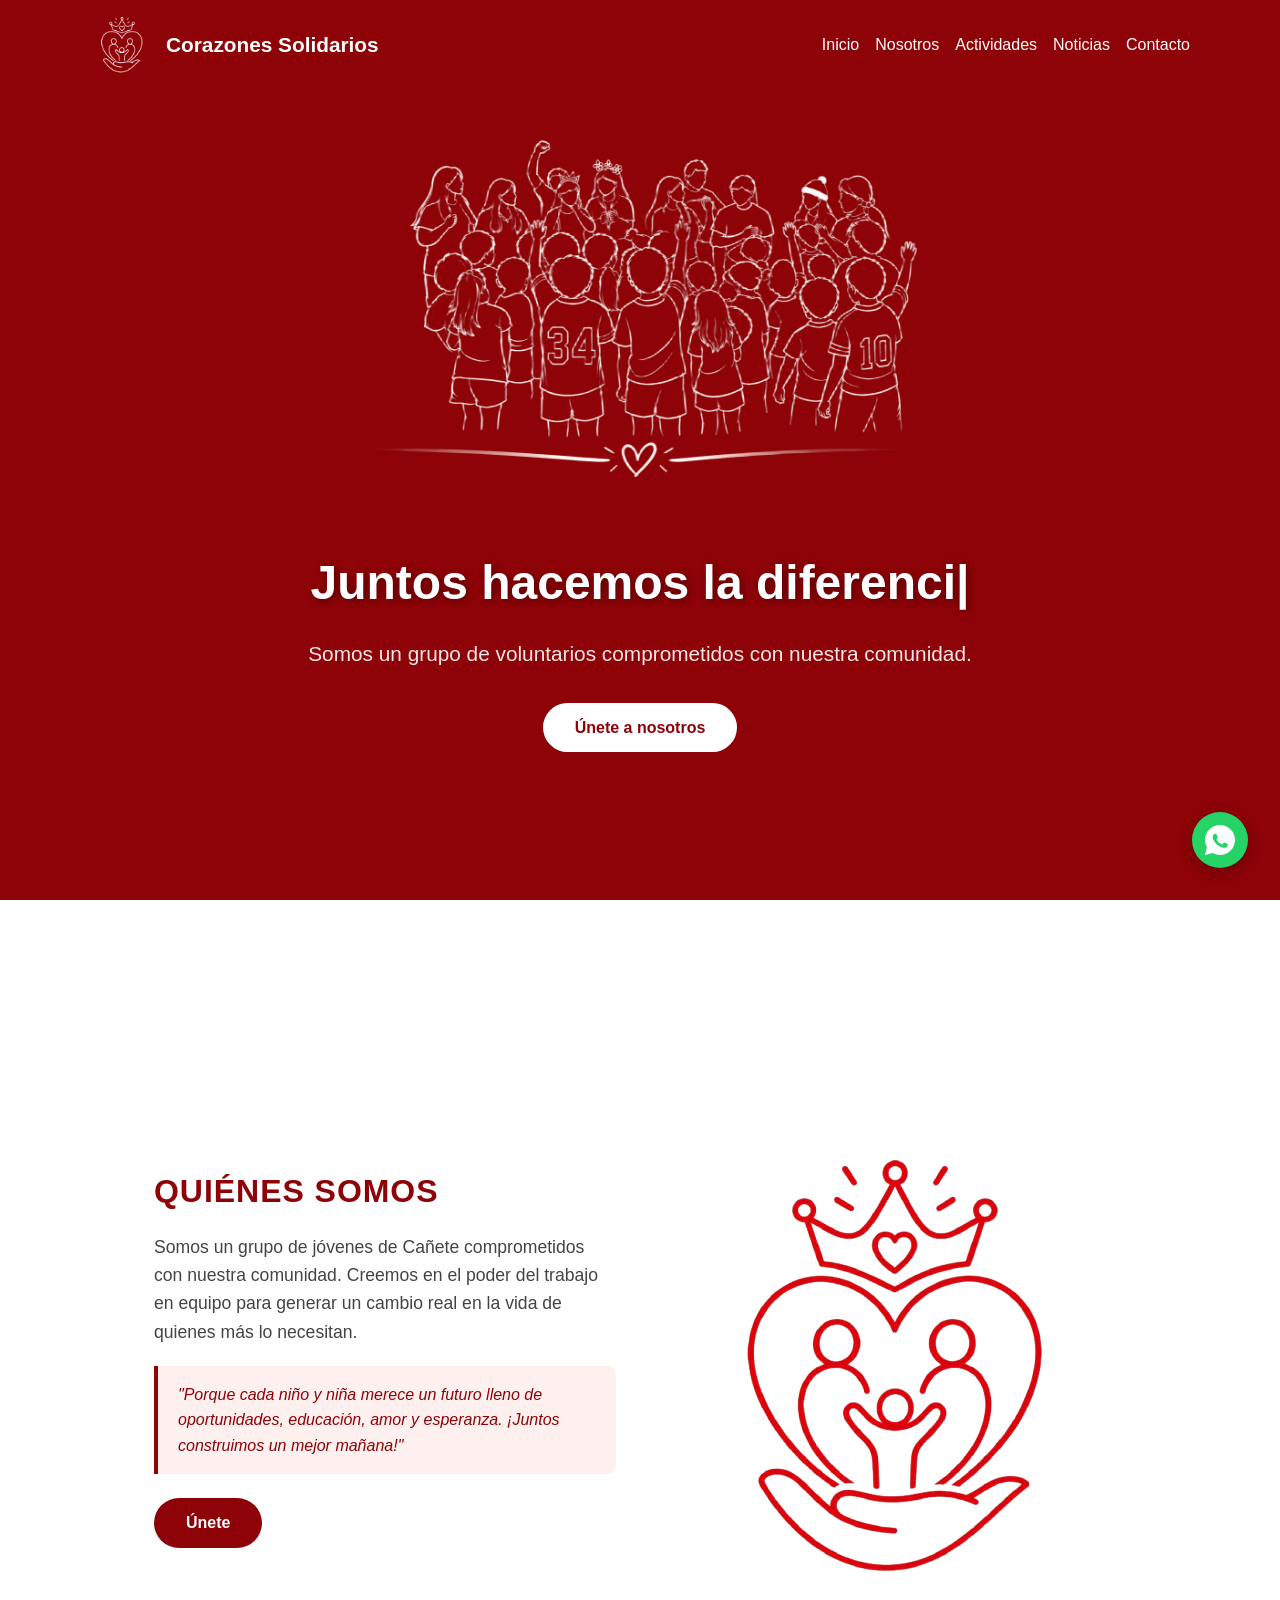
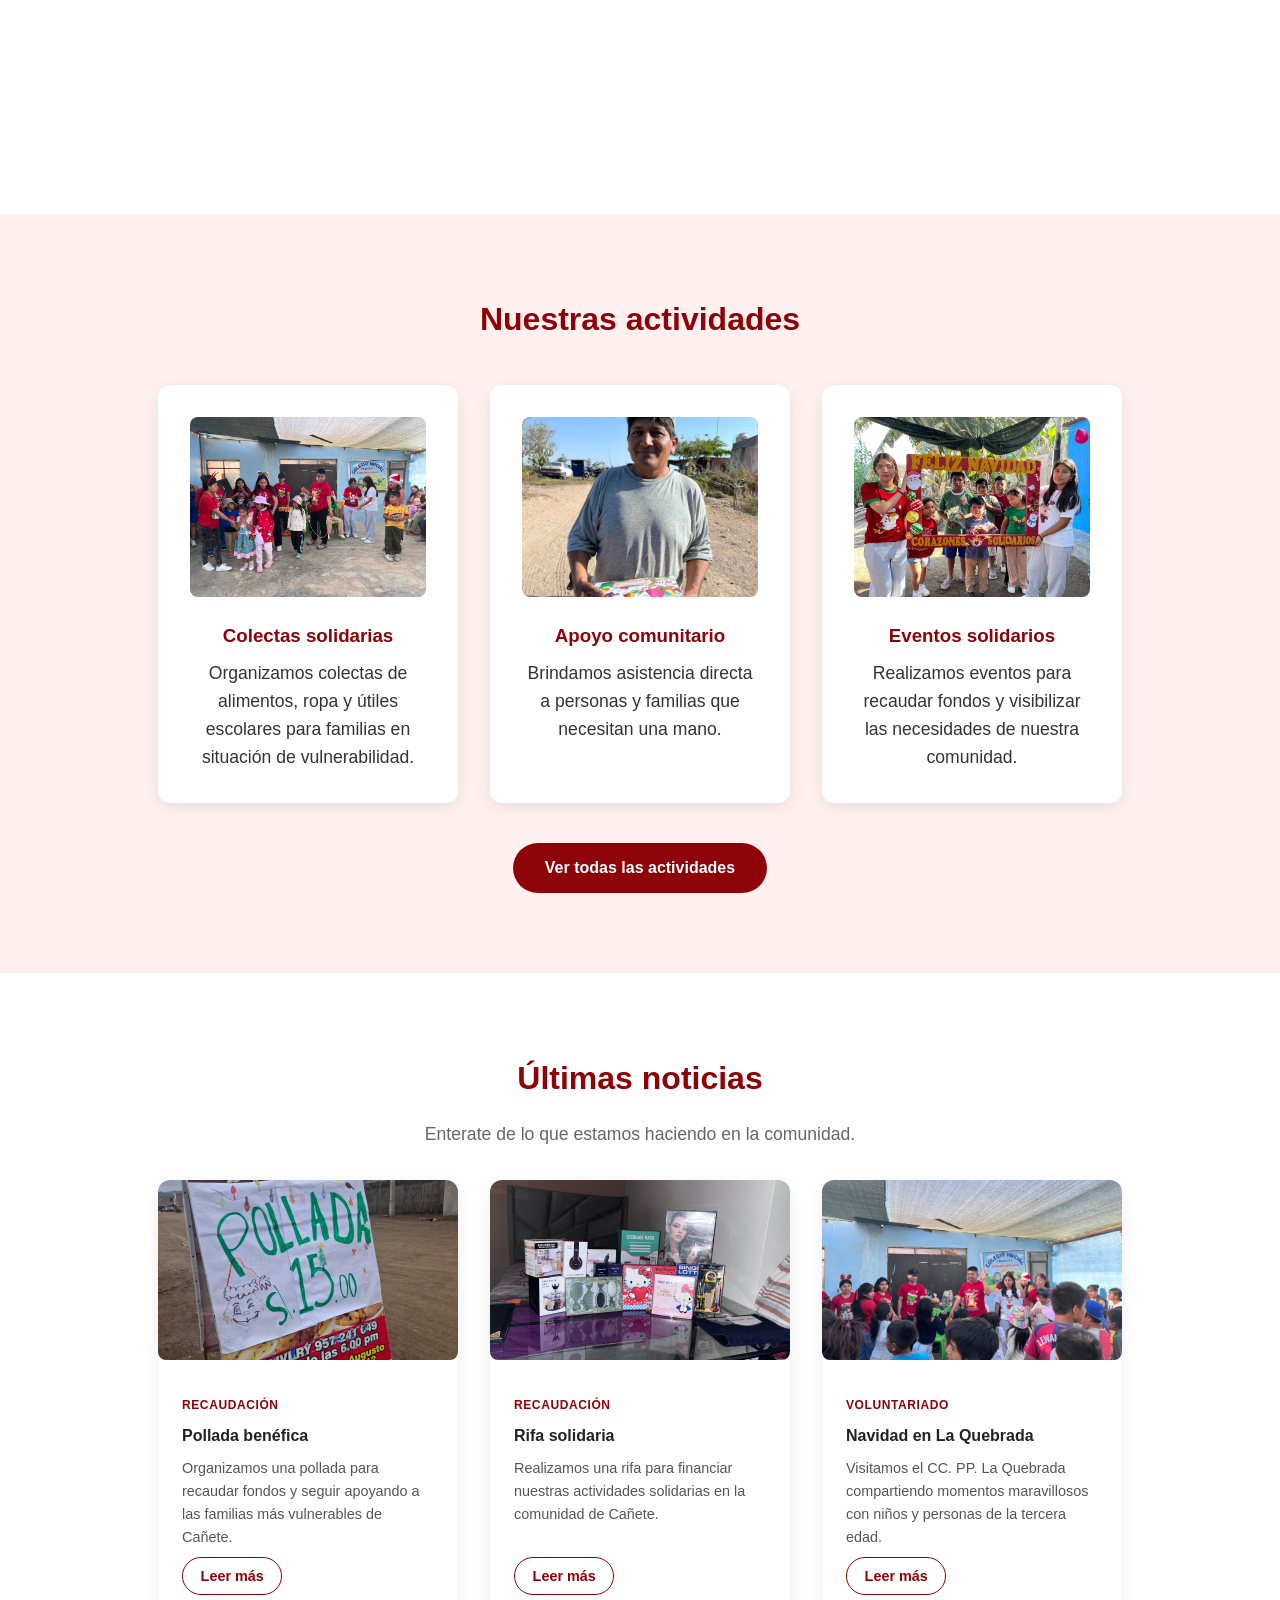
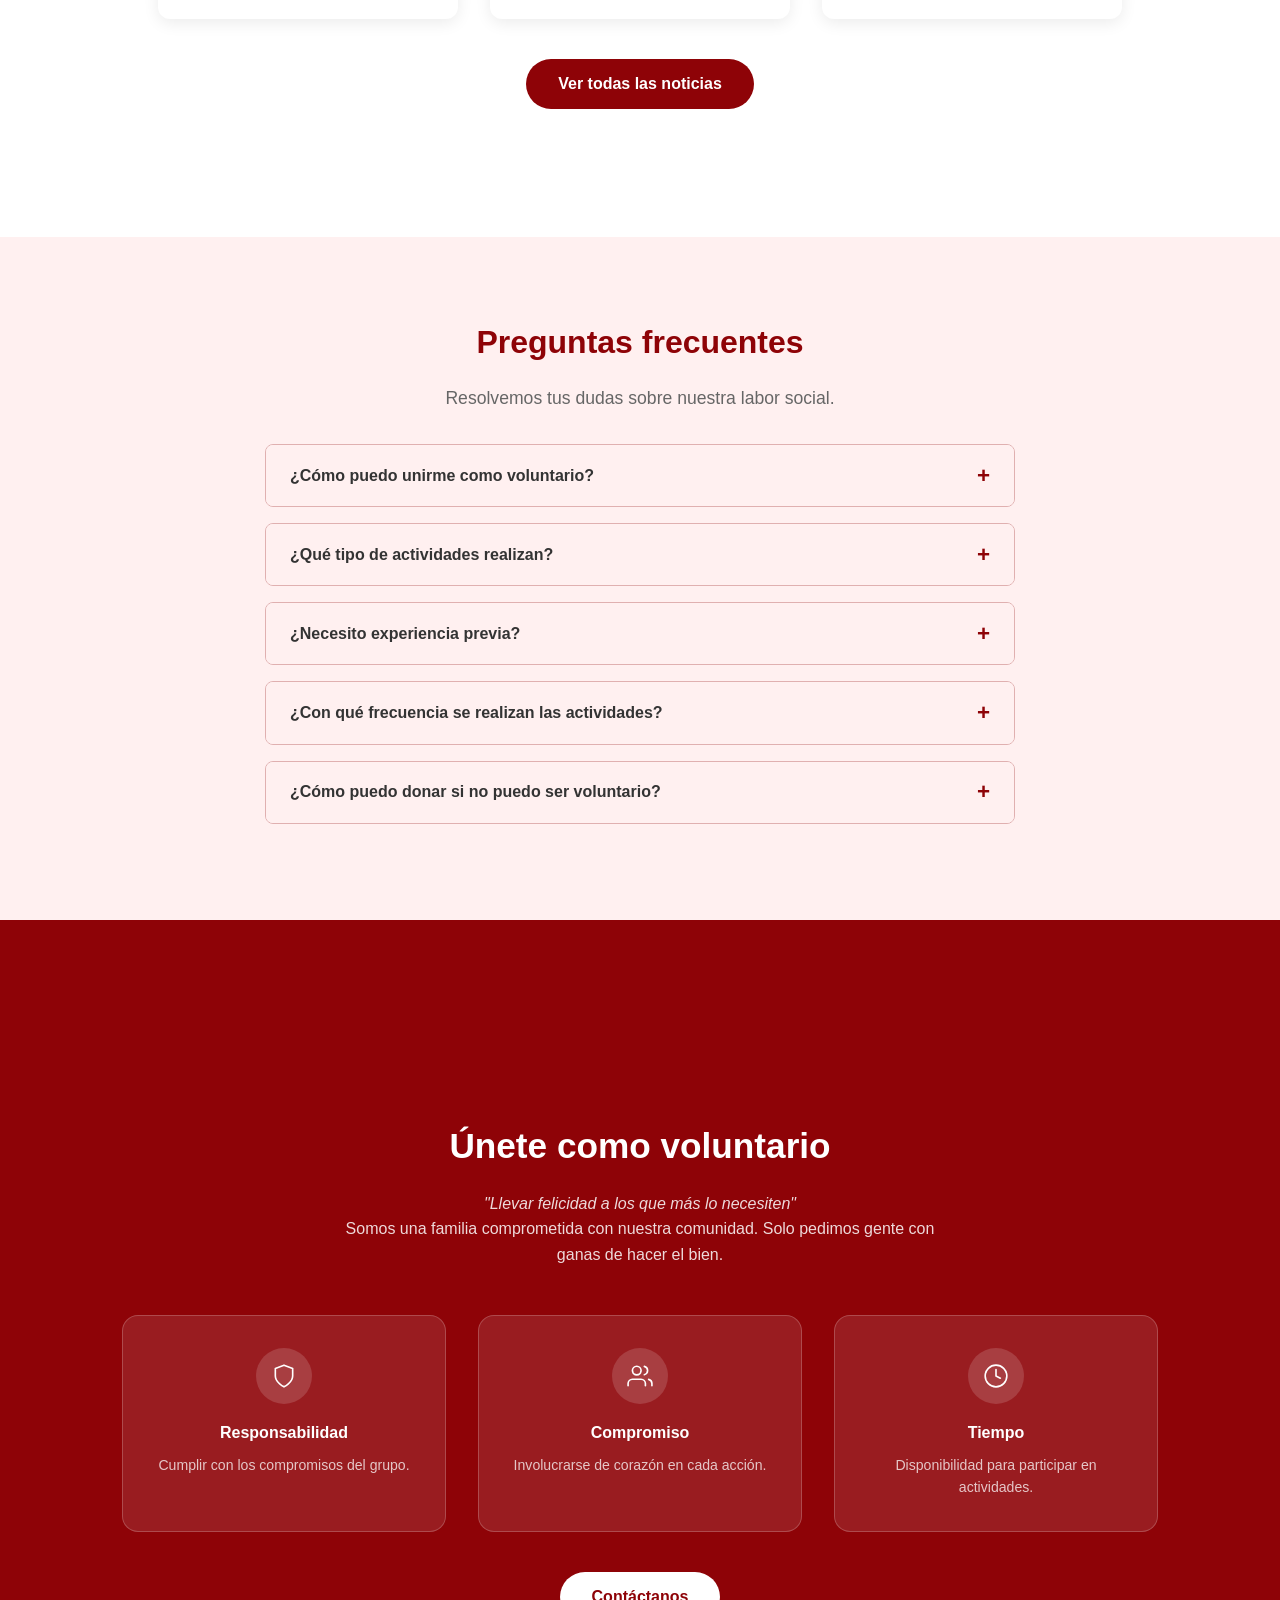
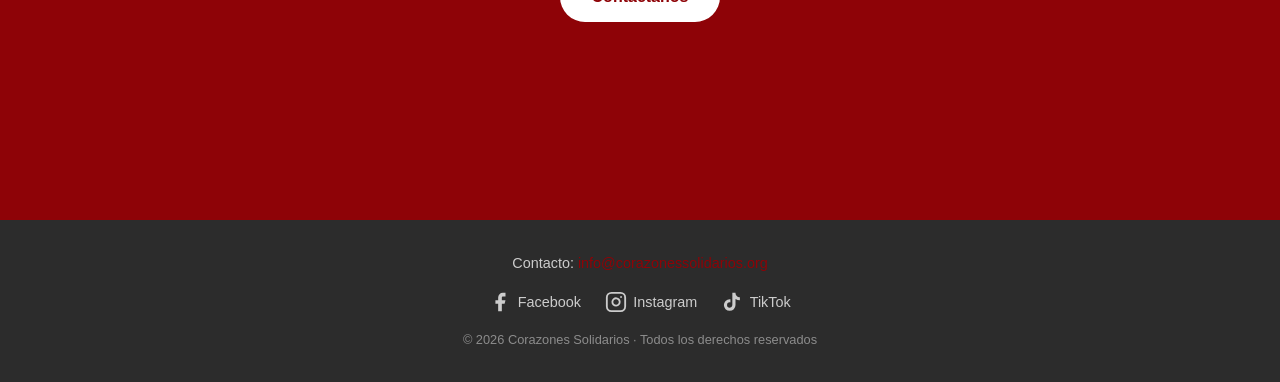
==== commit 278e46d2: "Responsive y mejoras generales" ====
--- a/index.html
+++ b/index.html
@@ -8,6 +8,16 @@
 </head>
 <body>
 
+  <div id="nav-overlay" class="nav-overlay"></div>
+
+  <ul id="nav-menu">
+    <li><a href="index.html">Inicio</a></li>
+    <li><a href="quienes-somos.html">Nosotros</a></li>
+    <li><a href="actividades.html">Actividades</a></li>
+    <li><a href="noticias.html">Noticias</a></li>
+    <li><a href="contacto.html">Contacto</a></li>
+  </ul>
+
   <!-- HERO + HEADER fusionados -->
   <section class="hero">
 
@@ -18,13 +28,16 @@
           <span>Corazones Solidarios</span>
         </div>
         <nav>
-          <ul>
+          <ul class="nav-desktop">
             <li><a href="index.html">Inicio</a></li>
             <li><a href="quienes-somos.html">Nosotros</a></li>
             <li><a href="actividades.html">Actividades</a></li>
             <li><a href="noticias.html">Noticias</a></li>
             <li><a href="contacto.html">Contacto</a></li>
           </ul>
+          <button class="hamburger" id="hamburger" aria-label="Menú">
+            <span></span><span></span><span></span>
+          </button>
         </nav>
       </div>
     </header>
--- a/css/styles.css
+++ b/css/styles.css
@@ -54,17 +54,22 @@
 }
 
 .logo img {
-  height: 120px;
-  width: 120px;
+  height: 80px;
+  width: 80px;
   object-fit: cover;
   object-position: center;
-  margin: -25px -15px;
-}
-
-nav ul {
+  margin: -15px -8px;
+}
+
+/* Nav desktop - oculto en móvil */
+.nav-desktop {
   list-style: none;
   display: flex;
-  gap: 1.5rem;
+  gap: 1rem;
+}
+
+@media (max-width: 768px) {
+  .nav-desktop { display: none; }
 }
 
 nav a {
@@ -1150,7 +1155,7 @@
   align-items: center;
   justify-content: center;
   box-shadow: 0 4px 16px rgba(0,0,0,0.25);
-  z-index: 999;
+  z-index: 996;
   transition: transform 0.2s, box-shadow 0.2s;
 }
 
@@ -1570,3 +1575,93 @@
   margin: 0;
   max-width: 100%;
 }
+
+.hamburger {
+  display: none;
+  flex-direction: column;
+  gap: 5px;
+  background: none;
+  border: none;
+  cursor: pointer;
+  padding: 4px;
+  z-index: 1000;
+  position: relative;
+}
+
+.hamburger span {
+  display: block;
+  width: 24px;
+  height: 2px;
+  background: white;
+  border-radius: 2px;
+  transition: all 0.3s;
+}
+
+.hamburger.open span:nth-child(1) { transform: rotate(45deg) translate(5px, 5px); }
+.hamburger.open span:nth-child(2) { opacity: 0; }
+.hamburger.open span:nth-child(3) { transform: rotate(-45deg) translate(5px, -5px); }
+
+#nav-menu { display: none; }
+
+@media (max-width: 768px) {
+  .hamburger { display: flex; }
+  #nav-menu { display: flex; transform: translateY(-100%); }
+
+  #nav-menu {
+    display: flex;
+    flex-direction: column;
+    position: fixed;
+    top: 0;
+    left: 0;
+    right: 0;
+    width: 100%;
+    height: 100vh;
+    overflow-y: auto;
+    background: #8e0307;
+    padding: 5rem 2rem 2rem;
+    gap: 0;
+    z-index: 99999;
+    transform: translateY(-100%);
+    transition: transform 0.3s ease;
+    list-style: none;
+  }
+
+  #nav-menu.open { transform: translateY(0); }
+  #nav-menu li a {
+    font-size: 1.3rem;
+    font-weight: 600;
+    color: white;
+    text-decoration: none;
+    display: block;
+    padding: 1.2rem 0;
+    border-bottom: 1px solid rgba(255,255,255,0.15);
+    cursor: pointer;
+    position: relative;
+    z-index: 99999;
+  }
+
+  .nav-overlay {
+    display: none;
+    position: fixed;
+    inset: 0;
+    background: rgba(0,0,0,0.5);
+    z-index: 99990;
+  }
+
+  .nav-overlay.open { display: block; }
+
+  .hamburger { z-index: 99998; position: relative; }
+}
+
+/* Bloquear scroll y ocultar contenido cuando menú está abierto */
+body.menu-open {
+  overflow: hidden;
+}
+
+body.menu-open > *:not(#nav-menu):not(#nav-overlay) {
+  visibility: hidden;
+}
+
+#nav-menu, #nav-overlay {
+  visibility: visible !important;
+}
